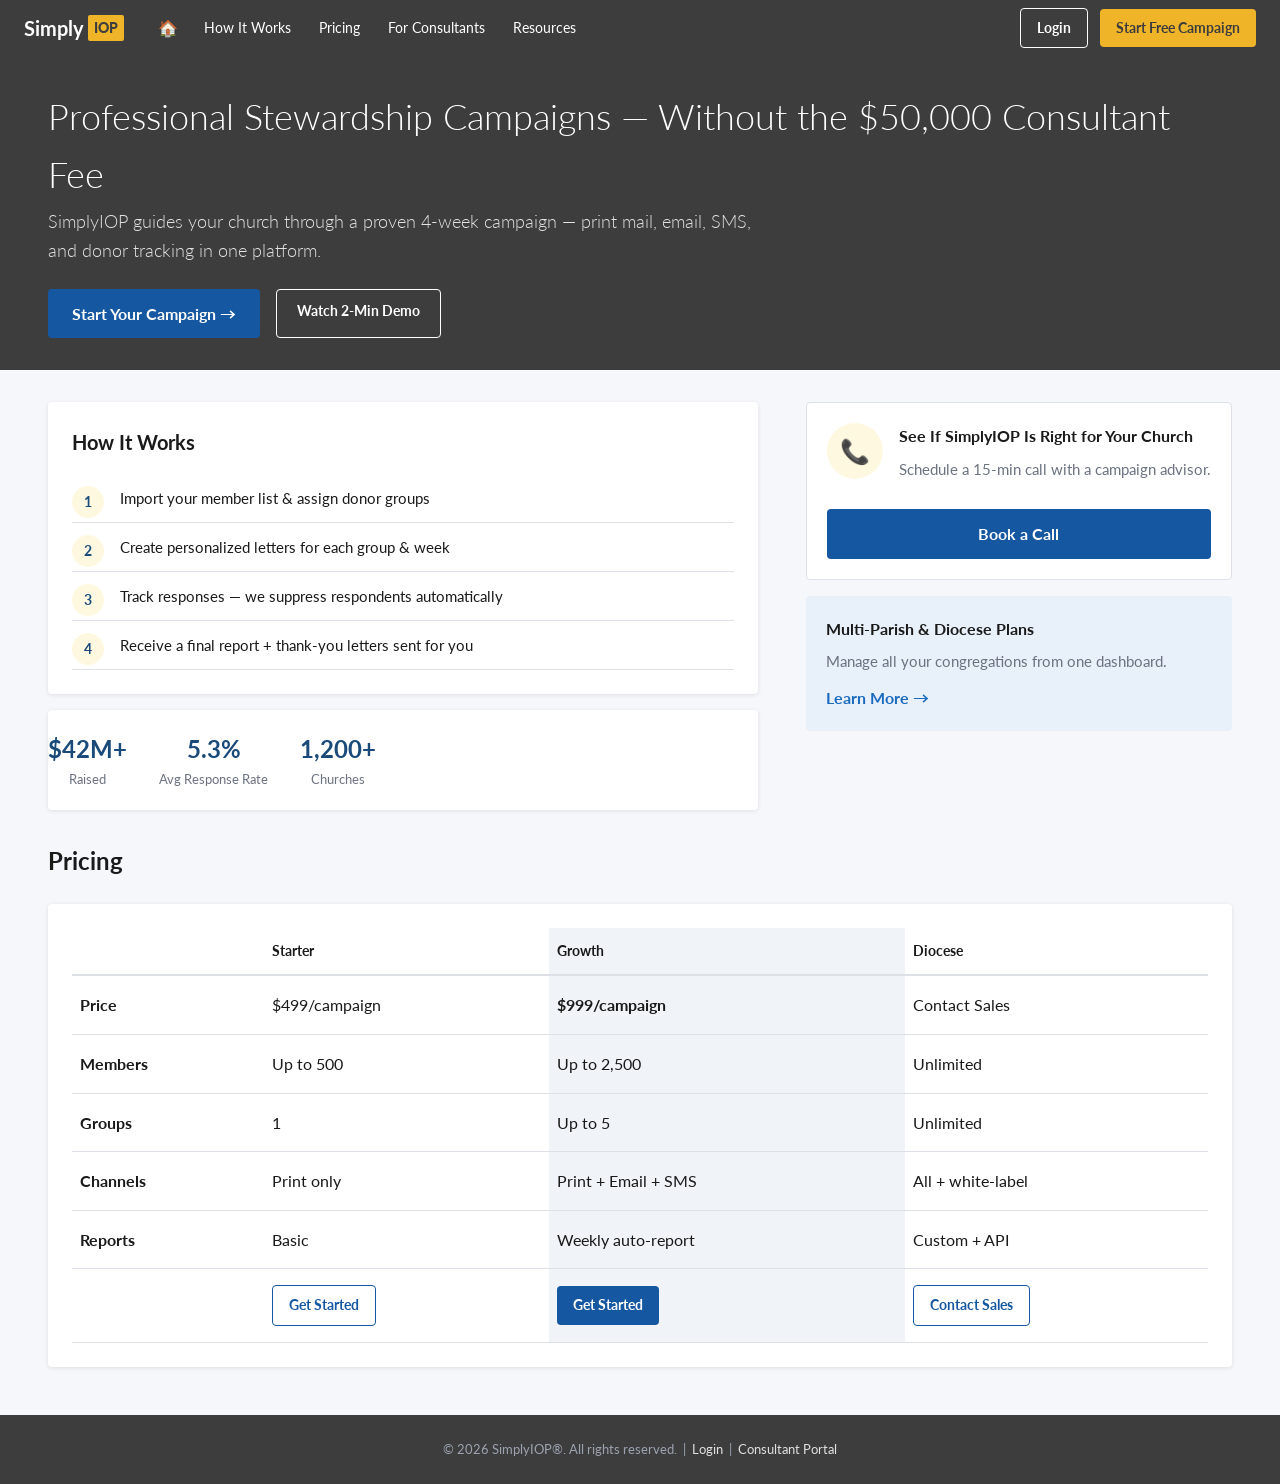
==== index.html @ 00f61e02 "Push to site" ====
<!DOCTYPE html>
<html lang="en">
<head>
  <meta charset="UTF-8">
  <meta name="viewport" content="width=device-width, initial-scale=1.0">
  <title>SimplyIOP — Professional Stewardship Campaigns</title>
  <link href="https://fonts.googleapis.com/css2?family=Lato:wght@300;400;700;900&display=swap" rel="stylesheet">
  <link rel="stylesheet" href="css/styles.css">
</head>
<body>

<header class="site-header">
  <div class="site-header-inner">
    <a href="index.html" class="logo">Simply<span class="logo-badge">IOP</span></a>
    <button class="hamburger" id="hamburger" aria-label="Menu">&#9776;</button>
    <nav class="main-nav">
      <a href="index.html" class="nav-icon">&#127968;</a>
      <a href="#how-it-works">How It Works</a>
      <a href="#pricing">Pricing</a>
      <a href="reseller.html">For Consultants</a>
      <a href="#">Resources</a>
    </nav>
    <div class="header-actions">
      <a href="login.html" class="btn btn-outline-white btn-sm">Login</a>
      <a href="wizard.html" class="btn btn-gold btn-sm">Start Free Campaign</a>
    </div>
  </div>
</header>

<section class="welcome-strip">
  <h1>Professional Stewardship Campaigns — Without the $50,000 Consultant Fee</h1>
  <p class="subtitle">SimplyIOP guides your church through a proven 4-week campaign — print mail, email, SMS, and donor tracking in one platform.</p>
  <div class="hero-actions">
    <a href="wizard.html" class="btn btn-primary">Start Your Campaign &rarr;</a>
    <a href="#" class="btn btn-outline-white">Watch 2-Min Demo</a>
  </div>
</section>

<div class="page-content">
  <div class="two-col">
    <div>
      <div class="card" id="how-it-works">
        <h2 class="section-title" style="padding-top:0; margin-bottom:16px; font-size:1.25rem;">How It Works</h2>
        <ol class="steps-list">
          <li>Import your member list &amp; assign donor groups</li>
          <li>Create personalized letters for each group &amp; week</li>
          <li>Track responses — we suppress respondents automatically</li>
          <li>Receive a final report + thank-you letters sent for you</li>
        </ol>
      </div>

      <div class="stats-bar card">
        <div class="stat-item">
          <div class="stat-value">$42M+</div>
          <div class="stat-label">Raised</div>
        </div>
        <div class="stat-item">
          <div class="stat-value">5.3%</div>
          <div class="stat-label">Avg Response Rate</div>
        </div>
        <div class="stat-item">
          <div class="stat-value">1,200+</div>
          <div class="stat-label">Churches</div>
        </div>
      </div>
    </div>

    <div>
      <div class="reminder-card">
        <div class="reminder-header">
          <div class="reminder-icon">&#128222;</div>
          <div>
            <h3>See If SimplyIOP Is Right for Your Church</h3>
            <p>Schedule a 15-min call with a campaign advisor.</p>
          </div>
        </div>
        <a href="#" class="btn btn-primary full-width">Book a Call</a>
      </div>

      <div class="promo-card">
        <h3>Multi-Parish &amp; Diocese Plans</h3>
        <p>Manage all your congregations from one dashboard.</p>
        <a href="admin.html">Learn More &rarr;</a>
      </div>
    </div>
  </div>

  <h2 class="section-title" id="pricing">Pricing</h2>
  <div class="card">
    <table class="data-table pricing-table">
      <thead>
        <tr>
          <th></th>
          <th>Starter</th>
          <th class="pricing-highlight">Growth</th>
          <th>Diocese</th>
        </tr>
      </thead>
      <tbody>
        <tr>
          <td><strong>Price</strong></td>
          <td>$499/campaign</td>
          <td class="pricing-highlight"><strong>$999/campaign</strong></td>
          <td>Contact Sales</td>
        </tr>
        <tr>
          <td><strong>Members</strong></td>
          <td>Up to 500</td>
          <td class="pricing-highlight">Up to 2,500</td>
          <td>Unlimited</td>
        </tr>
        <tr>
          <td><strong>Groups</strong></td>
          <td>1</td>
          <td class="pricing-highlight">Up to 5</td>
          <td>Unlimited</td>
        </tr>
        <tr>
          <td><strong>Channels</strong></td>
          <td>Print only</td>
          <td class="pricing-highlight">Print + Email + SMS</td>
          <td>All + white-label</td>
        </tr>
        <tr>
          <td><strong>Reports</strong></td>
          <td>Basic</td>
          <td class="pricing-highlight">Weekly auto-report</td>
          <td>Custom + API</td>
        </tr>
        <tr>
          <td></td>
          <td><a href="wizard.html" class="btn btn-outline btn-sm">Get Started</a></td>
          <td class="pricing-highlight"><a href="wizard.html" class="btn btn-primary btn-sm">Get Started</a></td>
          <td><a href="#" class="btn btn-outline btn-sm">Contact Sales</a></td>
        </tr>
      </tbody>
    </table>
  </div>
</div>

<footer style="background:var(--color-charcoal); color:#9ca3af; padding:24px 48px; text-align:center; font-size:0.8125rem;">
  <p>&copy; 2026 SimplyIOP&reg;. All rights reserved. &nbsp;|&nbsp; <a href="login.html" style="color:#e0e0e0;">Login</a> &nbsp;|&nbsp; <a href="reseller.html" style="color:#e0e0e0;">Consultant Portal</a></p>
</footer>

<script src="js/main.js"></script>
</body>
</html>
---- css/styles.css ----
/* SimplyIOP Mockup — Edward Jones inspired design system */

:root {
  --color-charcoal: #3d3d3d;
  --color-navy: #1a4a7a;
  --color-blue-btn: #1557a0;
  --color-blue-hover: #0f3f7a;
  --color-gold: #f0b429;
  --color-gold-light: #fff8e1;
  --color-white: #ffffff;
  --color-bg-light: #f5f7fa;
  --color-border: #dde1e7;
  --color-text-primary: #1a1a1a;
  --color-text-muted: #6b7280;
  --color-link: #1a6bbf;
  --color-success: #2e7d32;
  --color-warning: #f59e0b;
  --color-error: #c62828;
  --color-panel-dark: #2d2d2d;
  --color-panel-border: #4a4a4a;
  --color-promo-bg: #e8f0fa;
  --header-height: 56px;
  --radius: 4px;
  --shadow: 0 1px 4px rgba(0, 0, 0, 0.1);
}

*, *::before, *::after { box-sizing: border-box; margin: 0; padding: 0; }

html { scroll-behavior: smooth; }

body {
  font-family: 'Lato', 'Open Sans', system-ui, -apple-system, sans-serif;
  font-size: 1rem;
  line-height: 1.6;
  color: var(--color-text-primary);
  background: var(--color-bg-light);
}

a { color: var(--color-link); text-decoration: none; }
a:hover { text-decoration: underline; }

img { max-width: 100%; height: auto; }

/* ── Logo ── */
.logo {
  display: inline-flex;
  align-items: center;
  gap: 4px;
  font-weight: 700;
  font-size: 1.25rem;
  color: var(--color-white);
  text-decoration: none;
}
.logo:hover { text-decoration: none; }
.logo-badge {
  background: var(--color-gold);
  color: var(--color-charcoal);
  padding: 2px 6px;
  border-radius: 2px;
  font-weight: 900;
  font-size: 0.875rem;
}
.logo-dark { color: var(--color-charcoal); }
.logo-dark .logo-badge { color: var(--color-charcoal); }

/* ── Site Header ── */
.site-header {
  background: var(--color-charcoal);
  height: var(--header-height);
  display: flex;
  align-items: center;
  padding: 0 24px;
  position: sticky;
  top: 0;
  z-index: 100;
}
.site-header-inner {
  width: 100%;
  max-width: 1400px;
  margin: 0 auto;
  display: flex;
  align-items: center;
  gap: 24px;
}
.main-nav {
  display: flex;
  align-items: center;
  gap: 4px;
  flex: 1;
}
.main-nav a {
  color: var(--color-white);
  font-size: 0.875rem;
  padding: 8px 12px;
  text-decoration: none;
  white-space: nowrap;
}
.main-nav a:hover { text-decoration: underline; text-decoration-color: var(--color-gold); }
.main-nav .nav-icon { font-size: 1rem; padding: 8px 10px; }
.header-actions {
  display: flex;
  align-items: center;
  gap: 12px;
  margin-left: auto;
}
.avatar {
  width: 32px;
  height: 32px;
  border-radius: 50%;
  background: var(--color-navy);
  color: var(--color-white);
  display: flex;
  align-items: center;
  justify-content: center;
  font-size: 0.75rem;
  font-weight: 700;
  cursor: pointer;
}
.avatar-dropdown {
  display: flex;
  align-items: center;
  gap: 4px;
  color: var(--color-white);
  font-size: 0.875rem;
  cursor: pointer;
}
.hamburger {
  display: none;
  background: none;
  border: none;
  color: var(--color-white);
  font-size: 1.5rem;
  cursor: pointer;
  padding: 4px 8px;
}

/* ── Welcome Hero Strip ── */
.welcome-strip {
  background: var(--color-charcoal);
  padding: 32px 48px;
}
.welcome-strip h1 {
  font-size: 2.25rem;
  font-weight: 300;
  color: var(--color-white);
  margin-bottom: 4px;
}
.welcome-strip .subtitle {
  color: rgba(255, 255, 255, 0.85);
  font-size: 1.125rem;
  font-weight: 300;
  max-width: 720px;
}
.welcome-strip .role-badge {
  color: #9ca3af;
  font-size: 0.875rem;
  margin-top: 8px;
}
.welcome-strip .status-badge {
  display: inline-flex;
  align-items: center;
  gap: 6px;
  background: rgba(255, 255, 255, 0.12);
  color: var(--color-white);
  padding: 4px 12px;
  border-radius: 20px;
  font-size: 0.875rem;
  margin-top: 8px;
}
.welcome-strip .status-dot { color: #4ade80; }
.welcome-strip .hero-actions {
  display: flex;
  gap: 16px;
  margin-top: 24px;
  flex-wrap: wrap;
}

/* ── Layout ── */
.page-content {
  padding: 32px 48px;
  max-width: 1400px;
  margin: 0 auto;
}
.two-col {
  display: grid;
  grid-template-columns: 60% 36%;
  gap: 4%;
}
.two-col-equal {
  display: grid;
  grid-template-columns: 1fr 1fr;
  gap: 32px;
}

/* ── Cards ── */
.card {
  background: var(--color-white);
  border-radius: var(--radius);
  box-shadow: var(--shadow);
  padding: 24px;
  margin-bottom: 16px;
}
.card-header {
  display: flex;
  justify-content: space-between;
  align-items: center;
  margin-bottom: 16px;
}
.card-header h2, .card-header h3 {
  font-size: 1.125rem;
  font-weight: 700;
}
.card-link {
  font-size: 0.875rem;
  font-weight: 700;
  color: var(--color-link);
}

/* ── Buttons ── */
.btn {
  display: inline-block;
  border-radius: var(--radius);
  font-size: 1rem;
  font-weight: 700;
  cursor: pointer;
  text-align: center;
  text-decoration: none;
  transition: background 0.2s, border-color 0.2s;
  border: none;
  font-family: inherit;
}
.btn-primary {
  background: var(--color-blue-btn);
  color: var(--color-white);
  padding: 12px 24px;
}
.btn-primary:hover { background: var(--color-blue-hover); text-decoration: none; color: var(--color-white); }
.btn-primary.full-width { width: 100%; display: block; }
.btn-outline {
  background: var(--color-white);
  color: var(--color-blue-btn);
  border: 1.5px solid var(--color-blue-btn);
  padding: 10px 20px;
  font-size: 0.875rem;
}
.btn-outline:hover { background: #f0f4f8; text-decoration: none; }
.btn-outline-white {
  background: transparent;
  color: var(--color-white);
  border: 1.5px solid var(--color-white);
  padding: 10px 20px;
  font-size: 0.875rem;
}
.btn-outline-white:hover { background: rgba(255,255,255,0.1); text-decoration: none; color: var(--color-white); }
.btn-gold {
  background: var(--color-gold);
  color: var(--color-charcoal);
  padding: 10px 20px;
  font-size: 0.875rem;
}
.btn-gold:hover { background: #d9a020; text-decoration: none; color: var(--color-charcoal); }
.btn-outline-red {
  background: var(--color-white);
  color: var(--color-error);
  border: 1.5px solid var(--color-error);
  padding: 10px 20px;
  font-size: 0.875rem;
}
.btn-sm { padding: 8px 16px; font-size: 0.875rem; }
.btn-logout {
  background: transparent;
  color: var(--color-white);
  border: 1.5px solid var(--color-white);
  padding: 6px 16px;
  font-size: 0.8125rem;
  border-radius: var(--radius);
  cursor: pointer;
  font-weight: 700;
  font-family: inherit;
}
.btn-logout:hover { background: rgba(255,255,255,0.1); }

/* ── Data Tables ── */
.data-table { width: 100%; border-collapse: collapse; }
.data-table thead th {
  font-weight: 700;
  font-size: 0.875rem;
  border-bottom: 2px solid var(--color-border);
  padding: 12px 8px;
  text-align: left;
}
.data-table thead th.right { text-align: right; }
.data-table tbody tr { border-bottom: 1px solid var(--color-border); }
.data-table tbody tr:hover { background: #f0f4f8; }
.data-table tbody tr.clickable { cursor: pointer; }
.data-table td { padding: 16px 8px; vertical-align: middle; }
.data-table td.right { text-align: right; }
.account-link {
  color: var(--color-link);
  font-weight: 700;
  text-decoration: none;
}
.account-link:hover { text-decoration: underline; }
.account-sub { font-size: 0.813rem; color: var(--color-text-muted); margin-top: 2px; }
.amount { font-size: 1rem; font-weight: 700; text-align: right; }
.table-actions {
  display: flex;
  justify-content: space-between;
  align-items: center;
  margin-top: 16px;
  flex-wrap: wrap;
  gap: 12px;
}
.table-total {
  font-size: 0.9375rem;
  margin-bottom: 16px;
  padding-bottom: 12px;
  border-bottom: 1px solid var(--color-border);
}
.table-total strong { font-weight: 700; }

/* ── Reminder / Promo Cards ── */
.reminder-card {
  background: var(--color-white);
  border-radius: var(--radius);
  border: 1px solid var(--color-border);
  padding: 20px;
  margin-bottom: 16px;
}
.reminder-card.urgent { border-left: 4px solid var(--color-error); }
.reminder-card .reminder-header {
  display: flex;
  gap: 16px;
  margin-bottom: 12px;
}
.reminder-icon {
  width: 56px;
  height: 56px;
  min-width: 56px;
  background: var(--color-gold-light);
  border-radius: 50%;
  display: flex;
  align-items: center;
  justify-content: center;
  font-size: 1.5rem;
}
.reminder-card h3 { font-size: 1rem; font-weight: 700; margin-bottom: 8px; }
.reminder-card p { font-size: 0.9375rem; color: var(--color-text-muted); margin-bottom: 16px; }
.promo-card {
  background: var(--color-promo-bg);
  border-radius: var(--radius);
  padding: 20px;
  margin-bottom: 16px;
}
.promo-card h3 { font-size: 1rem; font-weight: 700; margin-bottom: 8px; }
.promo-card p { font-size: 0.9375rem; color: var(--color-text-muted); margin-bottom: 12px; }
.promo-card a { font-weight: 700; }

/* ── Upsell Cards ── */
.upsell-gold {
  background: var(--color-gold-light);
  border-left: 4px solid var(--color-gold);
  padding: 16px 20px;
  border-radius: var(--radius);
  margin: 16px 0;
  font-size: 0.9375rem;
}
.upsell-gold a { font-weight: 700; }
.upsell-row {
  background: var(--color-gold-light);
  padding: 12px 16px;
  font-size: 0.875rem;
  border-radius: var(--radius);
  margin-top: 16px;
}
.upsell-highlight {
  background: var(--color-gold-light);
  border: 1px solid var(--color-gold);
  padding: 16px 20px;
  border-radius: var(--radius);
  margin: 16px 0;
}

/* ── Stats Bar ── */
.stats-bar {
  display: flex;
  gap: 32px;
  padding: 20px 0;
  flex-wrap: wrap;
}
.stat-item { text-align: center; }
.stat-value { font-size: 1.5rem; font-weight: 700; color: var(--color-navy); }
.stat-label { font-size: 0.8125rem; color: var(--color-text-muted); }

/* ── Forms ── */
.form-group { position: relative; margin-bottom: 20px; }
.form-input, .form-select, .form-textarea {
  width: 100%;
  padding: 20px 12px 8px;
  border: 1px solid #b0b8c4;
  border-radius: var(--radius);
  font-size: 1rem;
  background: var(--color-white);
  outline: none;
  font-family: inherit;
}
.form-textarea { padding-top: 28px; min-height: 120px; resize: vertical; }
.form-input:focus, .form-select:focus, .form-textarea:focus {
  border-color: var(--color-blue-btn);
  box-shadow: 0 0 0 2px rgba(21, 87, 160, 0.15);
}
.form-label {
  position: absolute;
  top: 6px;
  left: 12px;
  font-size: 0.75rem;
  color: var(--color-text-muted);
  pointer-events: none;
}
.form-row { display: grid; grid-template-columns: 1fr 1fr; gap: 16px; }
.form-checkbox {
  display: flex;
  align-items: center;
  gap: 8px;
  font-size: 0.875rem;
  margin-bottom: 16px;
}
.form-checkbox input { width: 16px; height: 16px; }
.radio-group { display: flex; gap: 20px; flex-wrap: wrap; margin: 12px 0; }
.radio-group label { display: flex; align-items: center; gap: 6px; font-size: 0.9375rem; cursor: pointer; }
.toggle-row {
  display: flex;
  justify-content: space-between;
  align-items: center;
  padding: 12px 0;
  border-bottom: 1px solid var(--color-border);
}
.toggle-switch {
  width: 44px;
  height: 24px;
  background: var(--color-border);
  border-radius: 12px;
  position: relative;
  cursor: pointer;
}
.toggle-switch.on { background: var(--color-blue-btn); }
.toggle-switch::after {
  content: '';
  position: absolute;
  width: 20px;
  height: 20px;
  background: white;
  border-radius: 50%;
  top: 2px;
  left: 2px;
  transition: left 0.2s;
}
.toggle-switch.on::after { left: 22px; }

/* ── Drop Zone ── */
.drop-zone {
  border: 2px dashed var(--color-border);
  border-radius: var(--radius);
  padding: 40px 24px;
  text-align: center;
  color: var(--color-text-muted);
  margin-bottom: 16px;
  cursor: pointer;
}
.drop-zone:hover { border-color: var(--color-blue-btn); background: #f8fafc; }
.drop-zone-icon { font-size: 2rem; margin-bottom: 8px; }

/* ── Login Page ── */
.login-wrapper {
  display: grid;
  grid-template-columns: 1fr 1fr;
  min-height: 100vh;
}
.login-left {
  background: var(--color-white);
  padding: 48px;
  border-left: 6px solid var(--color-gold);
  display: flex;
  flex-direction: column;
}
.login-left h2 {
  font-size: 1.5rem;
  font-weight: 700;
  margin: 32px 0 24px;
}
.login-footer {
  margin-top: auto;
  padding-top: 32px;
  border-top: 1px solid var(--color-border);
  font-size: 0.8125rem;
  color: var(--color-text-muted);
}
.login-footer-links { display: flex; gap: 16px; margin-bottom: 12px; flex-wrap: wrap; }
.login-right {
  background: var(--color-panel-dark);
  padding: 48px;
  color: var(--color-white);
}
.login-right h3 { font-size: 1.25rem; font-weight: 700; margin-bottom: 12px; }
.login-right > p { color: #b0b0b0; margin-bottom: 24px; font-size: 0.9375rem; }
.dark-panel-item {
  display: flex;
  justify-content: space-between;
  align-items: center;
  padding: 16px 0;
  border-bottom: 1px solid var(--color-panel-border);
  color: #e0e0e0;
  font-size: 0.9375rem;
  cursor: pointer;
  text-decoration: none;
}
.dark-panel-item:hover, .dark-panel-item.hovered { color: var(--color-white); text-decoration: none; }
.dark-panel-item .chevron { color: #9ca3af; }
.dark-panel-heading {
  font-weight: 700;
  color: var(--color-white);
  font-size: 0.875rem;
  margin: 24px 0 8px;
}

/* ── Wizard ── */
.wizard-container {
  max-width: 760px;
  margin: 0 auto;
}
.wizard-progress {
  display: flex;
  justify-content: space-between;
  margin-bottom: 32px;
  position: relative;
}
.wizard-progress::before {
  content: '';
  position: absolute;
  top: 12px;
  left: 24px;
  right: 24px;
  height: 2px;
  background: var(--color-border);
  z-index: 0;
}
.wizard-step {
  display: flex;
  flex-direction: column;
  align-items: center;
  gap: 8px;
  position: relative;
  z-index: 1;
  flex: 1;
}
.wizard-dot {
  width: 24px;
  height: 24px;
  border-radius: 50%;
  background: var(--color-border);
  border: 3px solid var(--color-white);
}
.wizard-dot.complete { background: var(--color-gold); }
.wizard-dot.current { background: var(--color-navy); }
.wizard-step-label {
  font-size: 0.6875rem;
  color: var(--color-text-muted);
  text-align: center;
  max-width: 80px;
}
.wizard-step-label.active { color: var(--color-navy); font-weight: 700; }
.wizard-panel { display: none; }
.wizard-panel.active { display: block; }
.wizard-actions {
  display: flex;
  justify-content: space-between;
  margin-top: 32px;
  padding-top: 24px;
  border-top: 1px solid var(--color-border);
}

/* ── Tabs ── */
.tab-bar {
  background: var(--color-white);
  border-bottom: 1px solid var(--color-border);
  display: flex;
  gap: 0;
  overflow-x: auto;
  padding: 0 48px;
}
.tab-btn {
  background: none;
  border: none;
  padding: 16px 20px;
  font-size: 0.9375rem;
  color: var(--color-text-muted);
  cursor: pointer;
  border-bottom: 3px solid transparent;
  white-space: nowrap;
  font-family: inherit;
  font-weight: 400;
}
.tab-btn:hover { color: var(--color-navy); }
.tab-btn.active {
  color: var(--color-navy);
  font-weight: 700;
  border-bottom-color: var(--color-navy);
}
.tab-panel { display: none; }
.tab-panel.active { display: block; }

/* ── Pledge Page ── */
.pledge-wrapper {
  min-height: 100vh;
  background: var(--color-bg-light);
  display: flex;
  align-items: center;
  justify-content: center;
  padding: 32px 16px;
}
.pledge-card {
  background: var(--color-white);
  border-radius: var(--radius);
  box-shadow: var(--shadow);
  padding: 40px;
  max-width: 560px;
  width: 100%;
}
.pledge-header {
  text-align: center;
  margin-bottom: 32px;
}
.pledge-header h1 { font-size: 1.25rem; font-weight: 700; margin: 16px 0 4px; }
.pledge-header h2 { font-size: 1rem; font-weight: 400; color: var(--color-text-muted); }
.stripe-badge {
  display: inline-flex;
  align-items: center;
  gap: 6px;
  font-size: 0.75rem;
  color: var(--color-text-muted);
  margin-top: 8px;
}
.amount-buttons {
  display: grid;
  grid-template-columns: repeat(4, 1fr);
  gap: 8px;
  margin: 16px 0;
}
.amount-btn {
  padding: 12px;
  border: 1.5px solid var(--color-border);
  border-radius: var(--radius);
  background: var(--color-white);
  font-weight: 700;
  cursor: pointer;
  font-family: inherit;
  font-size: 0.9375rem;
}
.amount-btn:hover, .amount-btn.selected {
  border-color: var(--color-blue-btn);
  background: #f0f4f8;
  color: var(--color-blue-btn);
}
.payment-tabs {
  display: flex;
  gap: 0;
  margin-bottom: 16px;
  border: 1px solid var(--color-border);
  border-radius: var(--radius);
  overflow: hidden;
}
.payment-tab {
  flex: 1;
  padding: 10px;
  text-align: center;
  background: var(--color-bg-light);
  border: none;
  cursor: pointer;
  font-family: inherit;
  font-size: 0.875rem;
}
.payment-tab.active { background: var(--color-white); font-weight: 700; color: var(--color-blue-btn); }
.pledge-total-row {
  display: flex;
  justify-content: space-between;
  align-items: center;
  margin: 24px 0;
  padding-top: 16px;
  border-top: 1px solid var(--color-border);
}
.pledge-total-row .total { font-size: 1.25rem; font-weight: 700; }
.pledge-secure {
  text-align: center;
  font-size: 0.8125rem;
  color: var(--color-text-muted);
  margin-top: 16px;
}
.pledge-thankyou { text-align: center; display: none; }
.pledge-thankyou.visible { display: block; }
.pledge-form.hidden { display: none; }

/* ── Chart Placeholders ── */
.chart-placeholder {
  background: linear-gradient(180deg, #f0f4f8 0%, #e8edf2 100%);
  border-radius: var(--radius);
  height: 200px;
  display: flex;
  align-items: center;
  justify-content: center;
  color: var(--color-text-muted);
  font-size: 0.875rem;
  margin-top: 16px;
  position: relative;
  overflow: hidden;
}
.chart-placeholder::before {
  content: '';
  position: absolute;
  bottom: 0;
  left: 0;
  right: 0;
  height: 60%;
  background: linear-gradient(to top, rgba(21,87,160,0.15), transparent);
  clip-path: polygon(0 100%, 10% 70%, 25% 80%, 40% 50%, 55% 60%, 70% 30%, 85% 45%, 100% 20%, 100% 100%);
}
.donut-placeholder {
  width: 160px;
  height: 160px;
  border-radius: 50%;
  border: 24px solid var(--color-gold);
  border-right-color: var(--color-navy);
  border-bottom-color: #94a3b8;
  margin: 16px auto;
}

/* ── Timeline ── */
.timeline {
  display: flex;
  gap: 0;
  margin: 24px 0;
  overflow-x: auto;
}
.timeline-step {
  flex: 1;
  text-align: center;
  padding: 16px 12px;
  border-top: 3px solid var(--color-border);
  min-width: 120px;
  position: relative;
}
.timeline-step.complete { border-top-color: var(--color-success); }
.timeline-step.current { border-top-color: var(--color-navy); background: #f0f4f8; }
.timeline-step .step-label { font-weight: 700; font-size: 0.875rem; }
.timeline-step .step-detail { font-size: 0.75rem; color: var(--color-text-muted); margin-top: 4px; }

/* ── Letter Grid ── */
.letter-grid {
  display: grid;
  grid-template-columns: repeat(auto-fill, minmax(140px, 1fr));
  gap: 16px;
}
.letter-thumb {
  border: 1px solid var(--color-border);
  border-radius: var(--radius);
  padding: 12px;
  text-align: center;
  cursor: pointer;
  transition: box-shadow 0.2s;
}
.letter-thumb:hover { box-shadow: var(--shadow); }
.letter-preview-box {
  background: var(--color-bg-light);
  height: 100px;
  border-radius: 2px;
  margin-bottom: 8px;
  display: flex;
  align-items: center;
  justify-content: center;
  font-size: 0.75rem;
  color: var(--color-text-muted);
}
.letter-thumb-label { font-size: 0.8125rem; font-weight: 700; }

/* ── Matrix Table ── */
.matrix-table td, .matrix-table th { text-align: center; padding: 8px; }
.matrix-table input[type="checkbox"] { width: 18px; height: 18px; }

/* ── Merge Fields ── */
.merge-fields {
  display: flex;
  flex-wrap: wrap;
  gap: 8px;
  margin: 12px 0;
}
.merge-field {
  background: var(--color-bg-light);
  border: 1px solid var(--color-border);
  padding: 4px 10px;
  border-radius: 20px;
  font-size: 0.8125rem;
  font-family: monospace;
  cursor: pointer;
}
.merge-field:hover { background: var(--color-gold-light); }

/* ── Search / Filter Bar ── */
.filter-bar {
  display: flex;
  gap: 12px;
  margin-bottom: 16px;
  flex-wrap: wrap;
}
.filter-bar input, .filter-bar select {
  padding: 8px 12px;
  border: 1px solid var(--color-border);
  border-radius: var(--radius);
  font-size: 0.875rem;
  font-family: inherit;
}
.filter-bar input { flex: 1; min-width: 200px; }

/* ── Badges ── */
.badge {
  display: inline-block;
  padding: 2px 10px;
  border-radius: 20px;
  font-size: 0.75rem;
  font-weight: 700;
}
.badge-success { background: #e8f5e9; color: var(--color-success); }
.badge-warning { background: #fff8e1; color: #e65100; }
.badge-error { background: #ffebee; color: var(--color-error); }
.badge-draft { background: #f3f4f6; color: var(--color-text-muted); }
.countdown { color: var(--color-error); font-weight: 700; font-size: 0.875rem; margin-top: 8px; }
.health-metrics {
  display: grid;
  grid-template-columns: repeat(3, 1fr);
  gap: 12px;
  text-align: center;
}
.health-metric .value { font-size: 1.25rem; font-weight: 700; color: var(--color-navy); }
.health-metric .label { font-size: 0.75rem; color: var(--color-text-muted); }

/* ── Reseller Split Hero ── */
.split-hero {
  display: grid;
  grid-template-columns: 1fr 1fr;
  min-height: 400px;
}
.split-hero-left {
  background: var(--color-white);
  padding: 48px;
  border-left: 6px solid var(--color-gold);
}
.split-hero-right {
  background: var(--color-panel-dark);
  padding: 48px;
  color: var(--color-white);
}

/* ── Modal ── */
.modal-overlay {
  display: none;
  position: fixed;
  inset: 0;
  background: rgba(0, 0, 0, 0.5);
  z-index: 200;
  align-items: center;
  justify-content: center;
  padding: 24px;
}
.modal-overlay.open { display: flex; }
.modal {
  background: var(--color-white);
  border-radius: var(--radius);
  max-width: 520px;
  width: 100%;
  padding: 32px;
  position: relative;
}
.modal h2 { font-size: 1.25rem; margin-bottom: 12px; }
.modal p { color: var(--color-text-muted); margin-bottom: 20px; }
.modal-close {
  position: absolute;
  top: 16px;
  right: 16px;
  background: none;
  border: none;
  font-size: 1.5rem;
  cursor: pointer;
  color: var(--color-text-muted);
}

/* ── Notice ── */
.notice {
  display: flex;
  align-items: flex-start;
  gap: 8px;
  padding: 12px 16px;
  background: #ffebee;
  border-radius: var(--radius);
  font-size: 0.875rem;
  margin: 16px 0;
}
.notice strong { color: var(--color-error); }

/* ── Stripe Mock ── */
.stripe-element {
  border: 1px solid var(--color-border);
  border-radius: var(--radius);
  padding: 12px;
  background: var(--color-bg-light);
  margin-bottom: 12px;
}
.stripe-element label { font-size: 0.75rem; color: var(--color-text-muted); display: block; margin-bottom: 4px; }

/* ── Pricing Table ── */
.pricing-table .feature-check { color: var(--color-success); }
.pricing-highlight { background: #f0f4f8; }

/* ── Section Title ── */
.section-title {
  font-size: 1.5rem;
  font-weight: 700;
  margin-bottom: 24px;
  padding-top: 16px;
}

/* ── How It Works Steps ── */
.steps-list { list-style: none; counter-reset: steps; }
.steps-list li {
  counter-increment: steps;
  padding: 12px 0 12px 48px;
  position: relative;
  border-bottom: 1px solid var(--color-border);
  font-size: 0.9375rem;
}
.steps-list li::before {
  content: counter(steps);
  position: absolute;
  left: 0;
  width: 32px;
  height: 32px;
  background: var(--color-gold-light);
  color: var(--color-navy);
  border-radius: 50%;
  display: flex;
  align-items: center;
  justify-content: center;
  font-weight: 700;
  font-size: 0.875rem;
}

/* ── Admin pending card ── */
.pending-card { border-left: 4px solid var(--color-error); }
.pending-card ul { list-style: none; margin: 12px 0; }
.pending-card li { padding: 4px 0; font-size: 0.875rem; color: var(--color-text-muted); }

/* ── Mobile ── */
@media (max-width: 1024px) {
  .two-col, .two-col-equal, .split-hero, .login-wrapper { grid-template-columns: 1fr; }
  .login-right { order: -1; }
  .page-content, .welcome-strip { padding: 24px; }
  .tab-bar { padding: 0 24px; }
  .wizard-progress { flex-wrap: wrap; gap: 16px; }
  .wizard-progress::before { display: none; }
}

@media (max-width: 768px) {
  .hamburger { display: block; }
  .main-nav {
    display: none;
    position: absolute;
    top: var(--header-height);
    left: 0;
    right: 0;
    background: var(--color-charcoal);
    flex-direction: column;
    padding: 16px;
    z-index: 99;
  }
  .main-nav.open { display: flex; }
  .header-actions .btn-logout { display: none; }
  .welcome-strip h1 { font-size: 1.75rem; }
  .form-row { grid-template-columns: 1fr; }
  .amount-buttons { grid-template-columns: repeat(2, 1fr); }
  .health-metrics { grid-template-columns: 1fr; }
}
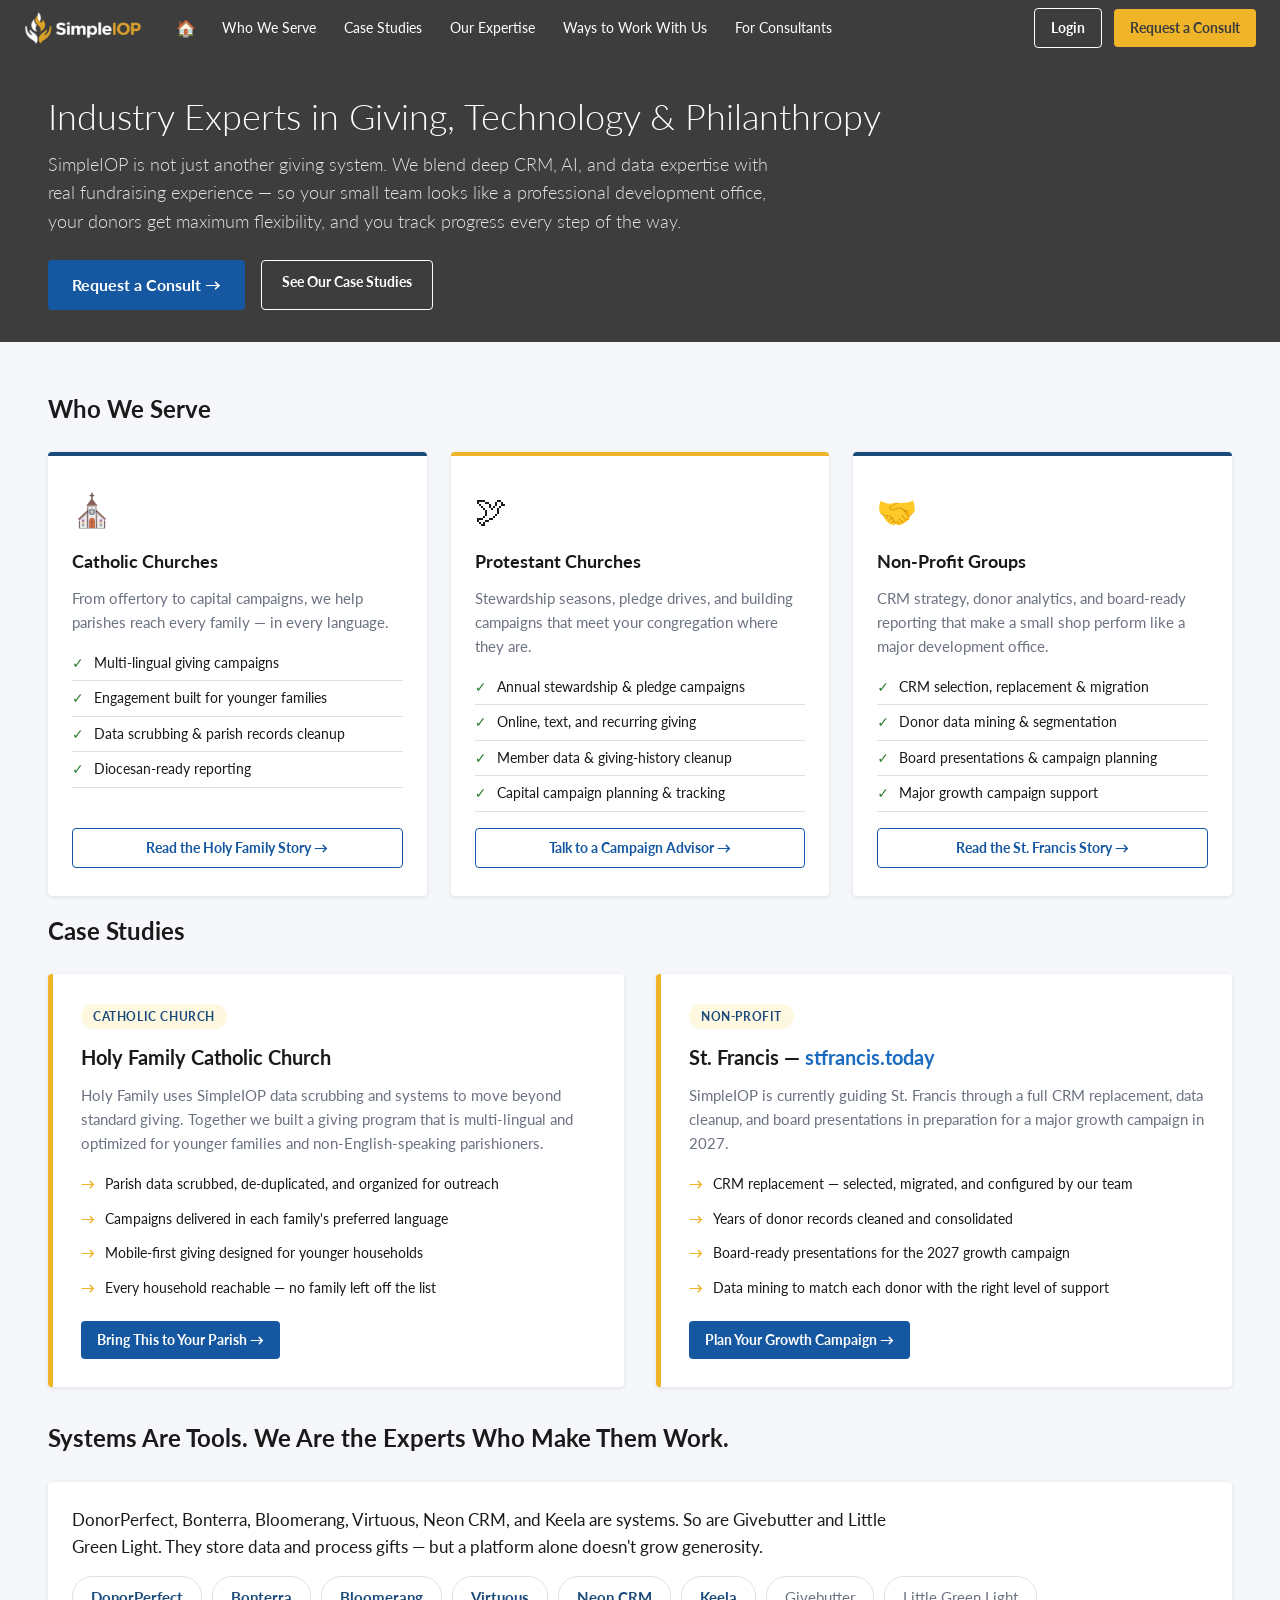
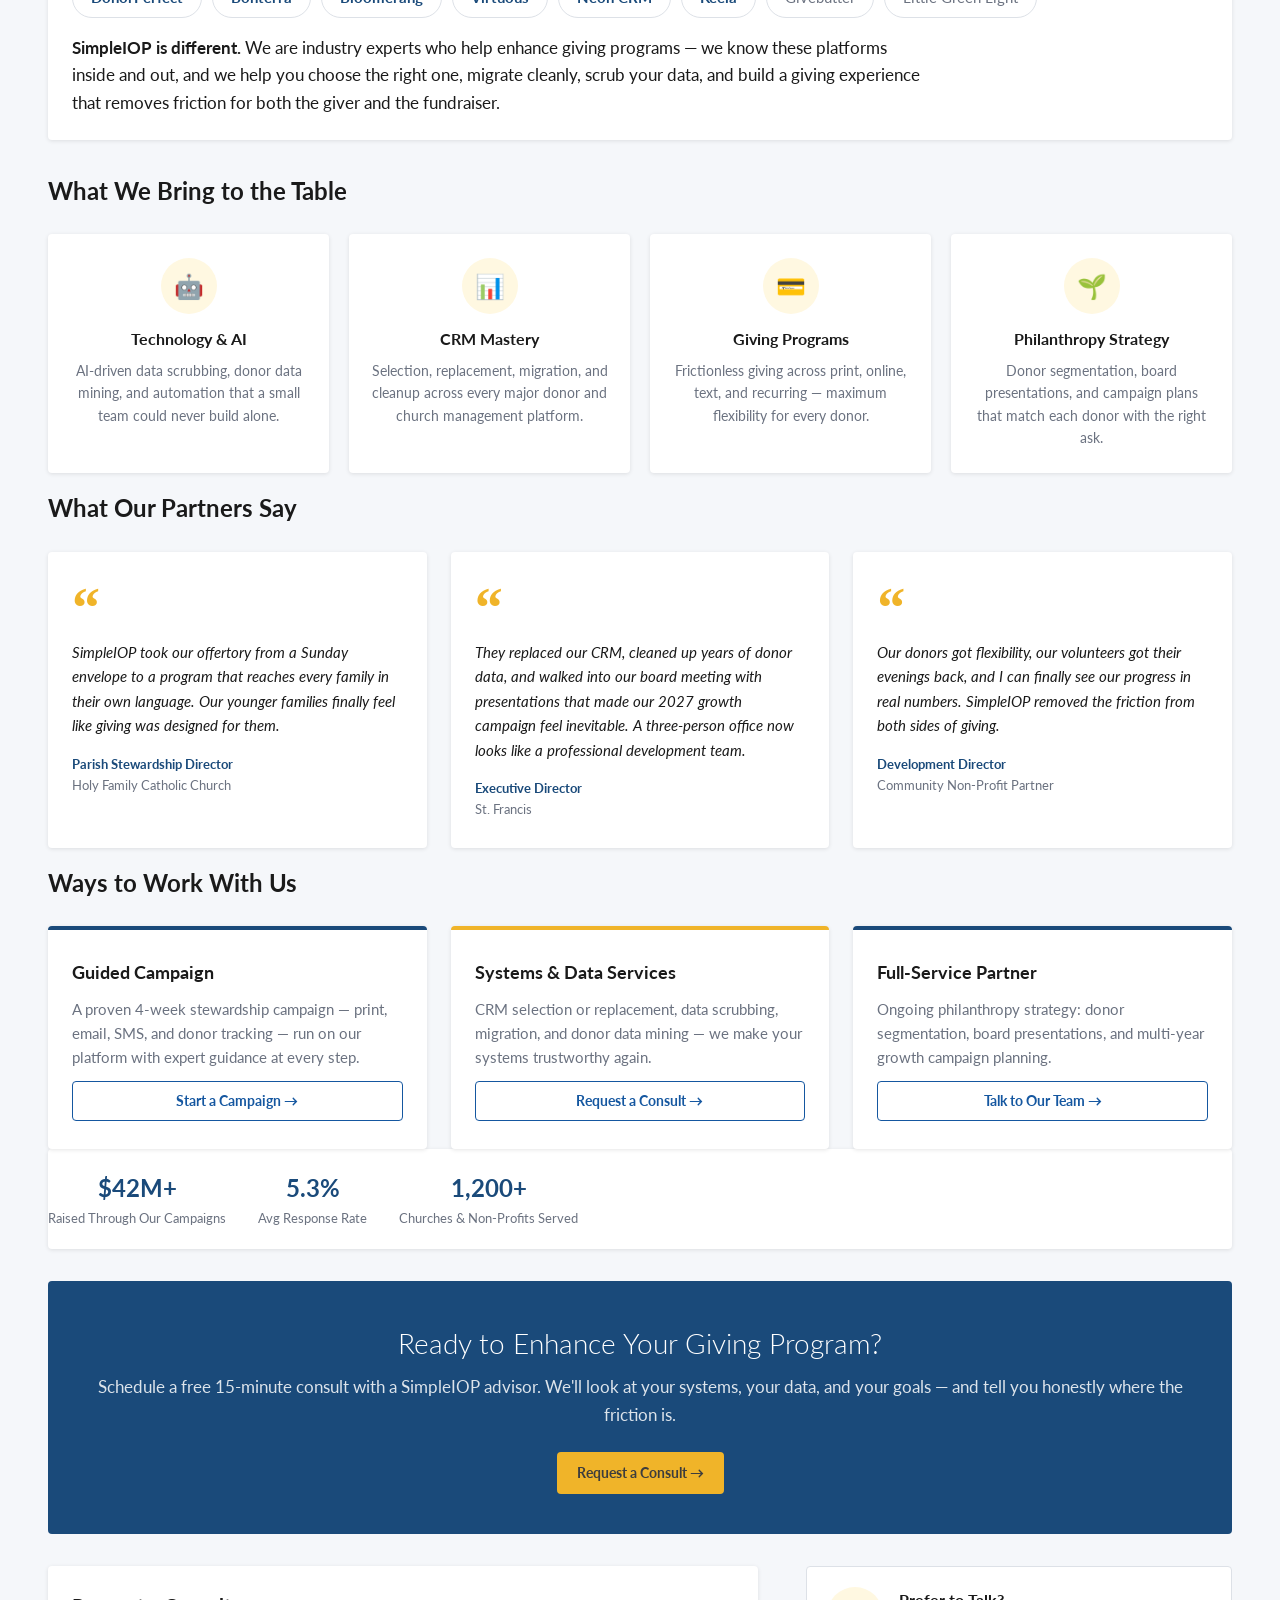
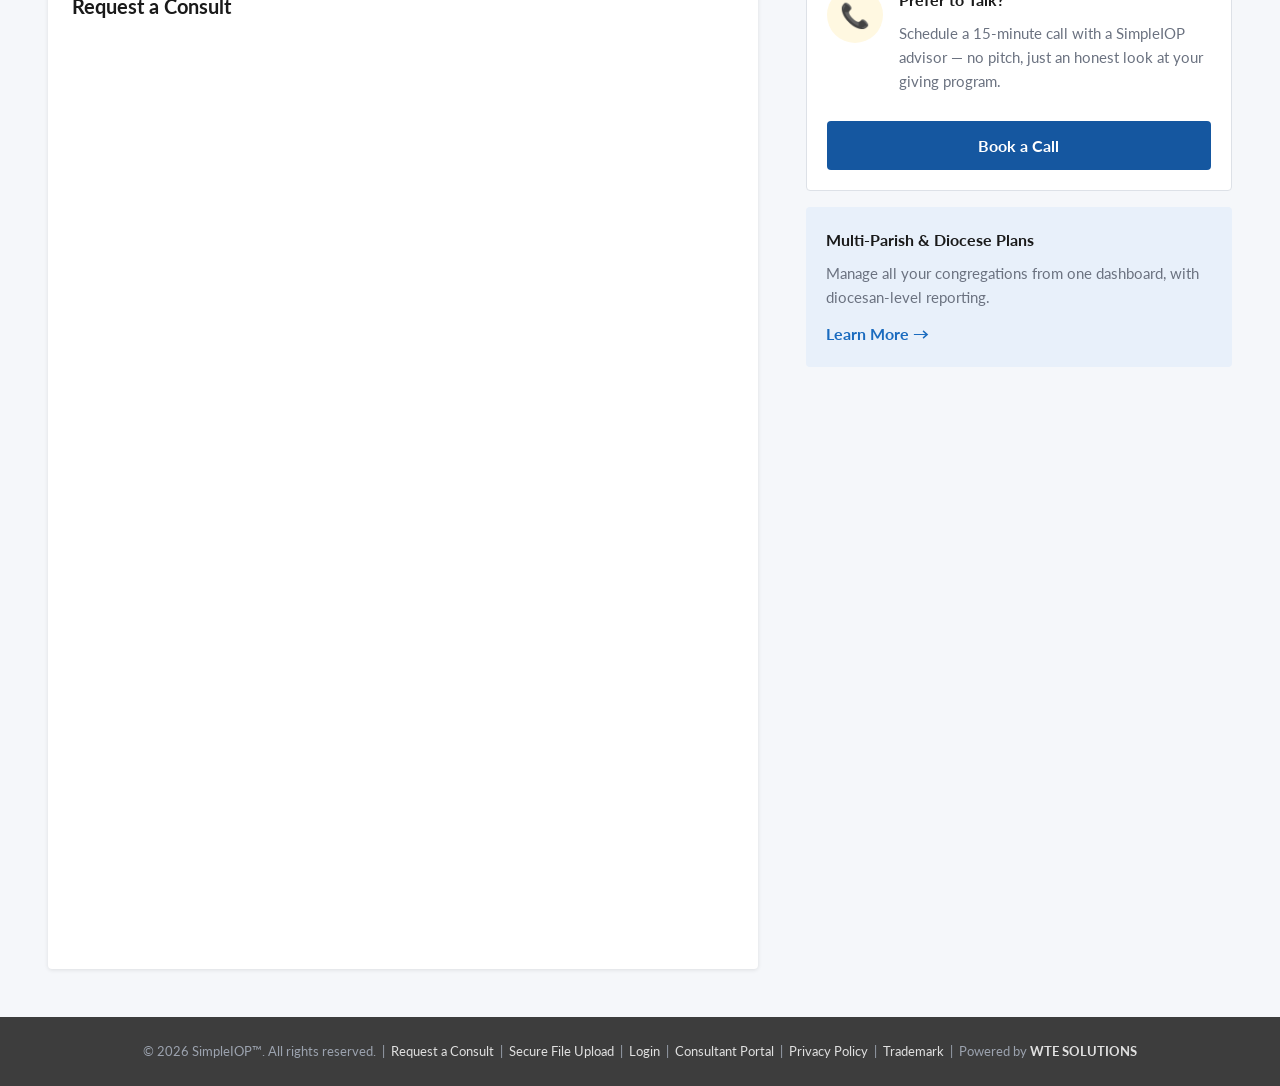
==== commit bbbe2d75: "Rebrand to SimpleIOP and build out expert-positioned site with sadmin console - New AI-generated han" ====
--- a/index.html
+++ b/index.html
@@ -3,7 +3,8 @@
 <head>
   <meta charset="UTF-8">
   <meta name="viewport" content="width=device-width, initial-scale=1.0">
-  <title>SimplyIOP — Professional Stewardship Campaigns</title>
+  <title>SimpleIOP — Industry Experts in Giving, CRM &amp; Philanthropy</title>
+  <meta name="description" content="SimpleIOP helps Catholic churches, Protestant churches, and non-profits enhance their giving programs with expert CRM, AI, and data services. We remove the friction from giving.">
   <link href="https://fonts.googleapis.com/css2?family=Lato:wght@300;400;700;900&display=swap" rel="stylesheet">
   <link rel="stylesheet" href="css/styles.css">
 </head>
@@ -11,58 +12,212 @@
 
 <header class="site-header">
   <div class="site-header-inner">
-    <a href="index.html" class="logo">Simply<span class="logo-badge">IOP</span></a>
+    <a href="index.html" class="logo"><img src="images/logo-white.png" alt="SimpleIOP" class="logo-img"></a>
     <button class="hamburger" id="hamburger" aria-label="Menu">&#9776;</button>
     <nav class="main-nav">
       <a href="index.html" class="nav-icon">&#127968;</a>
-      <a href="#how-it-works">How It Works</a>
-      <a href="#pricing">Pricing</a>
+      <a href="#who-we-serve">Who We Serve</a>
+      <a href="#case-studies">Case Studies</a>
+      <a href="#expertise">Our Expertise</a>
+      <a href="#engage">Ways to Work With Us</a>
       <a href="reseller.html">For Consultants</a>
-      <a href="#">Resources</a>
     </nav>
     <div class="header-actions">
       <a href="login.html" class="btn btn-outline-white btn-sm">Login</a>
-      <a href="wizard.html" class="btn btn-gold btn-sm">Start Free Campaign</a>
+      <a href="#consult" class="btn btn-gold btn-sm">Request a Consult</a>
     </div>
   </div>
 </header>
 
 <section class="welcome-strip">
-  <h1>Professional Stewardship Campaigns — Without the $50,000 Consultant Fee</h1>
-  <p class="subtitle">SimplyIOP guides your church through a proven 4-week campaign — print mail, email, SMS, and donor tracking in one platform.</p>
+  <h1>Industry Experts in Giving, Technology &amp; Philanthropy</h1>
+  <p class="subtitle">SimpleIOP is not just another giving system. We blend deep CRM, AI, and data expertise with real fundraising experience — so your small team looks like a professional development office, your donors get maximum flexibility, and you track progress every step of the way.</p>
   <div class="hero-actions">
-    <a href="wizard.html" class="btn btn-primary">Start Your Campaign &rarr;</a>
-    <a href="#" class="btn btn-outline-white">Watch 2-Min Demo</a>
+    <a href="#consult" class="btn btn-primary">Request a Consult &rarr;</a>
+    <a href="#case-studies" class="btn btn-outline-white">See Our Case Studies</a>
   </div>
 </section>
 
 <div class="page-content">
-  <div class="two-col">
-    <div>
-      <div class="card" id="how-it-works">
-        <h2 class="section-title" style="padding-top:0; margin-bottom:16px; font-size:1.25rem;">How It Works</h2>
-        <ol class="steps-list">
-          <li>Import your member list &amp; assign donor groups</li>
-          <li>Create personalized letters for each group &amp; week</li>
-          <li>Track responses — we suppress respondents automatically</li>
-          <li>Receive a final report + thank-you letters sent for you</li>
-        </ol>
-      </div>
-
-      <div class="stats-bar card">
-        <div class="stat-item">
-          <div class="stat-value">$42M+</div>
-          <div class="stat-label">Raised</div>
-        </div>
-        <div class="stat-item">
-          <div class="stat-value">5.3%</div>
-          <div class="stat-label">Avg Response Rate</div>
-        </div>
-        <div class="stat-item">
-          <div class="stat-value">1,200+</div>
-          <div class="stat-label">Churches</div>
-        </div>
-      </div>
+
+  <!-- Who We Serve -->
+  <h2 class="section-title" id="who-we-serve">Who We Serve</h2>
+  <div class="three-col">
+    <div class="serve-card">
+      <div class="serve-icon">&#9962;</div>
+      <h3>Catholic Churches</h3>
+      <p>From offertory to capital campaigns, we help parishes reach every family — in every language.</p>
+      <ul>
+        <li>Multi-lingual giving campaigns</li>
+        <li>Engagement built for younger families</li>
+        <li>Data scrubbing &amp; parish records cleanup</li>
+        <li>Diocesan-ready reporting</li>
+      </ul>
+      <a href="#case-holy-family" class="btn btn-outline btn-sm serve-cta">Read the Holy Family Story &rarr;</a>
+    </div>
+
+    <div class="serve-card gold-accent">
+      <div class="serve-icon">&#128330;</div>
+      <h3>Protestant Churches</h3>
+      <p>Stewardship seasons, pledge drives, and building campaigns that meet your congregation where they are.</p>
+      <ul>
+        <li>Annual stewardship &amp; pledge campaigns</li>
+        <li>Online, text, and recurring giving</li>
+        <li>Member data &amp; giving-history cleanup</li>
+        <li>Capital campaign planning &amp; tracking</li>
+      </ul>
+      <a href="#consult" class="btn btn-outline btn-sm serve-cta">Talk to a Campaign Advisor &rarr;</a>
+    </div>
+
+    <div class="serve-card">
+      <div class="serve-icon">&#129309;</div>
+      <h3>Non-Profit Groups</h3>
+      <p>CRM strategy, donor analytics, and board-ready reporting that make a small shop perform like a major development office.</p>
+      <ul>
+        <li>CRM selection, replacement &amp; migration</li>
+        <li>Donor data mining &amp; segmentation</li>
+        <li>Board presentations &amp; campaign planning</li>
+        <li>Major growth campaign support</li>
+      </ul>
+      <a href="#case-st-francis" class="btn btn-outline btn-sm serve-cta">Read the St. Francis Story &rarr;</a>
+    </div>
+  </div>
+
+  <!-- Case Studies -->
+  <h2 class="section-title" id="case-studies">Case Studies</h2>
+  <div class="two-col-equal">
+    <div class="case-study-card" id="case-holy-family">
+      <span class="case-tag">Catholic Church</span>
+      <h3>Holy Family Catholic Church</h3>
+      <p>Holy Family uses SimpleIOP data scrubbing and systems to move beyond standard giving. Together we built a giving program that is multi-lingual and optimized for younger families and non-English-speaking parishioners.</p>
+      <ul class="case-results">
+        <li>Parish data scrubbed, de-duplicated, and organized for outreach</li>
+        <li>Campaigns delivered in each family's preferred language</li>
+        <li>Mobile-first giving designed for younger households</li>
+        <li>Every household reachable — no family left off the list</li>
+      </ul>
+      <a href="#consult" class="btn btn-primary btn-sm">Bring This to Your Parish &rarr;</a>
+    </div>
+
+    <div class="case-study-card" id="case-st-francis">
+      <span class="case-tag">Non-Profit</span>
+      <h3>St. Francis &mdash; <a href="https://www.stfrancis.today/" target="_blank" rel="noopener">stfrancis.today</a></h3>
+      <p>SimpleIOP is currently guiding St. Francis through a full CRM replacement, data cleanup, and board presentations in preparation for a major growth campaign in 2027.</p>
+      <ul class="case-results">
+        <li>CRM replacement — selected, migrated, and configured by our team</li>
+        <li>Years of donor records cleaned and consolidated</li>
+        <li>Board-ready presentations for the 2027 growth campaign</li>
+        <li>Data mining to match each donor with the right level of support</li>
+      </ul>
+      <a href="#consult" class="btn btn-primary btn-sm">Plan Your Growth Campaign &rarr;</a>
+    </div>
+  </div>
+
+  <!-- Systems vs. Experts -->
+  <h2 class="section-title">Systems Are Tools. We Are the Experts Who Make Them Work.</h2>
+  <div class="card">
+    <p style="font-size:1.0625rem; max-width:860px;">DonorPerfect, Bonterra, Bloomerang, Virtuous, Neon CRM, and Keela are systems. So are Givebutter and Little Green Light. They store data and process gifts — but a platform alone doesn't grow generosity.</p>
+    <div class="platform-chips">
+      <span class="platform-chip">DonorPerfect</span>
+      <span class="platform-chip">Bonterra</span>
+      <span class="platform-chip">Bloomerang</span>
+      <span class="platform-chip">Virtuous</span>
+      <span class="platform-chip">Neon CRM</span>
+      <span class="platform-chip">Keela</span>
+      <span class="platform-chip secondary">Givebutter</span>
+      <span class="platform-chip secondary">Little Green Light</span>
+    </div>
+    <p style="font-size:1.0625rem; max-width:860px; margin-top:8px;"><strong>SimpleIOP is different.</strong> We are industry experts who help enhance giving programs — we know these platforms inside and out, and we help you choose the right one, migrate cleanly, scrub your data, and build a giving experience that removes friction for both the giver and the fundraiser.</p>
+  </div>
+
+  <!-- Expertise -->
+  <h2 class="section-title" id="expertise">What We Bring to the Table</h2>
+  <div class="expertise-grid">
+    <div class="expertise-item">
+      <div class="exp-icon">&#129302;</div>
+      <h3>Technology &amp; AI</h3>
+      <p>AI-driven data scrubbing, donor data mining, and automation that a small team could never build alone.</p>
+    </div>
+    <div class="expertise-item">
+      <div class="exp-icon">&#128202;</div>
+      <h3>CRM Mastery</h3>
+      <p>Selection, replacement, migration, and cleanup across every major donor and church management platform.</p>
+    </div>
+    <div class="expertise-item">
+      <div class="exp-icon">&#128179;</div>
+      <h3>Giving Programs</h3>
+      <p>Frictionless giving across print, online, text, and recurring — maximum flexibility for every donor.</p>
+    </div>
+    <div class="expertise-item">
+      <div class="exp-icon">&#127793;</div>
+      <h3>Philanthropy Strategy</h3>
+      <p>Donor segmentation, board presentations, and campaign plans that match each donor with the right ask.</p>
+    </div>
+  </div>
+
+  <!-- Quotes -->
+  <h2 class="section-title">What Our Partners Say</h2>
+  <div class="three-col">
+    <div class="quote-card">
+      <blockquote>SimpleIOP took our offertory from a Sunday envelope to a program that reaches every family in their own language. Our younger families finally feel like giving was designed for them.</blockquote>
+      <cite>Parish Stewardship Director <span>Holy Family Catholic Church</span></cite>
+    </div>
+    <div class="quote-card">
+      <blockquote>They replaced our CRM, cleaned up years of donor data, and walked into our board meeting with presentations that made our 2027 growth campaign feel inevitable. A three-person office now looks like a professional development team.</blockquote>
+      <cite>Executive Director <span>St. Francis</span></cite>
+    </div>
+    <div class="quote-card">
+      <blockquote>Our donors got flexibility, our volunteers got their evenings back, and I can finally see our progress in real numbers. SimpleIOP removed the friction from both sides of giving.</blockquote>
+      <cite>Development Director <span>Community Non-Profit Partner</span></cite>
+    </div>
+  </div>
+
+  <!-- Ways to Work With Us -->
+  <h2 class="section-title" id="engage">Ways to Work With Us</h2>
+  <div class="three-col">
+    <div class="serve-card">
+      <h3>Guided Campaign</h3>
+      <p>A proven 4-week stewardship campaign — print, email, SMS, and donor tracking — run on our platform with expert guidance at every step.</p>
+      <a href="wizard.html" class="btn btn-outline btn-sm serve-cta">Start a Campaign &rarr;</a>
+    </div>
+    <div class="serve-card gold-accent">
+      <h3>Systems &amp; Data Services</h3>
+      <p>CRM selection or replacement, data scrubbing, migration, and donor data mining — we make your systems trustworthy again.</p>
+      <a href="#consult" class="btn btn-outline btn-sm serve-cta">Request a Consult &rarr;</a>
+    </div>
+    <div class="serve-card">
+      <h3>Full-Service Partner</h3>
+      <p>Ongoing philanthropy strategy: donor segmentation, board presentations, and multi-year growth campaign planning.</p>
+      <a href="#consult" class="btn btn-outline btn-sm serve-cta">Talk to Our Team &rarr;</a>
+    </div>
+  </div>
+
+  <div class="stats-bar card">
+    <div class="stat-item">
+      <div class="stat-value">$42M+</div>
+      <div class="stat-label">Raised Through Our Campaigns</div>
+    </div>
+    <div class="stat-item">
+      <div class="stat-value">5.3%</div>
+      <div class="stat-label">Avg Response Rate</div>
+    </div>
+    <div class="stat-item">
+      <div class="stat-value">1,200+</div>
+      <div class="stat-label">Churches &amp; Non-Profits Served</div>
+    </div>
+  </div>
+
+  <!-- Consult CTA -->
+  <div class="cta-band" id="consult">
+    <h2>Ready to Enhance Your Giving Program?</h2>
+    <p>Schedule a free 15-minute consult with a SimpleIOP advisor. We'll look at your systems, your data, and your goals — and tell you honestly where the friction is.</p>
+    <a href="#consult-form" class="btn btn-gold">Request a Consult &rarr;</a>
+  </div>
+
+  <div class="two-col" id="consult-form">
+    <div class="card">
+      <h2 class="section-title" style="padding-top:0; margin-bottom:16px; font-size:1.25rem;">Request a Consult</h2>
+      <iframe src="https://form.jotform.com/262145473447056" style="width:100%;height:900px;border:none;" title="Request a Consult — SimpleIOP"></iframe>
     </div>
 
     <div>
@@ -70,76 +225,24 @@
         <div class="reminder-header">
           <div class="reminder-icon">&#128222;</div>
           <div>
-            <h3>See If SimplyIOP Is Right for Your Church</h3>
-            <p>Schedule a 15-min call with a campaign advisor.</p>
+            <h3>Prefer to Talk?</h3>
+            <p>Schedule a 15-minute call with a SimpleIOP advisor — no pitch, just an honest look at your giving program.</p>
           </div>
         </div>
-        <a href="#" class="btn btn-primary full-width">Book a Call</a>
+        <a href="#consult-form" class="btn btn-primary full-width">Book a Call</a>
       </div>
 
       <div class="promo-card">
         <h3>Multi-Parish &amp; Diocese Plans</h3>
-        <p>Manage all your congregations from one dashboard.</p>
-        <a href="admin.html">Learn More &rarr;</a>
+        <p>Manage all your congregations from one dashboard, with diocesan-level reporting.</p>
+        <a href="sadmin/admin.html">Learn More &rarr;</a>
       </div>
     </div>
   </div>
-
-  <h2 class="section-title" id="pricing">Pricing</h2>
-  <div class="card">
-    <table class="data-table pricing-table">
-      <thead>
-        <tr>
-          <th></th>
-          <th>Starter</th>
-          <th class="pricing-highlight">Growth</th>
-          <th>Diocese</th>
-        </tr>
-      </thead>
-      <tbody>
-        <tr>
-          <td><strong>Price</strong></td>
-          <td>$499/campaign</td>
-          <td class="pricing-highlight"><strong>$999/campaign</strong></td>
-          <td>Contact Sales</td>
-        </tr>
-        <tr>
-          <td><strong>Members</strong></td>
-          <td>Up to 500</td>
-          <td class="pricing-highlight">Up to 2,500</td>
-          <td>Unlimited</td>
-        </tr>
-        <tr>
-          <td><strong>Groups</strong></td>
-          <td>1</td>
-          <td class="pricing-highlight">Up to 5</td>
-          <td>Unlimited</td>
-        </tr>
-        <tr>
-          <td><strong>Channels</strong></td>
-          <td>Print only</td>
-          <td class="pricing-highlight">Print + Email + SMS</td>
-          <td>All + white-label</td>
-        </tr>
-        <tr>
-          <td><strong>Reports</strong></td>
-          <td>Basic</td>
-          <td class="pricing-highlight">Weekly auto-report</td>
-          <td>Custom + API</td>
-        </tr>
-        <tr>
-          <td></td>
-          <td><a href="wizard.html" class="btn btn-outline btn-sm">Get Started</a></td>
-          <td class="pricing-highlight"><a href="wizard.html" class="btn btn-primary btn-sm">Get Started</a></td>
-          <td><a href="#" class="btn btn-outline btn-sm">Contact Sales</a></td>
-        </tr>
-      </tbody>
-    </table>
-  </div>
 </div>
 
 <footer style="background:var(--color-charcoal); color:#9ca3af; padding:24px 48px; text-align:center; font-size:0.8125rem;">
-  <p>&copy; 2026 SimplyIOP&reg;. All rights reserved. &nbsp;|&nbsp; <a href="login.html" style="color:#e0e0e0;">Login</a> &nbsp;|&nbsp; <a href="reseller.html" style="color:#e0e0e0;">Consultant Portal</a></p>
+  <p>&copy; 2026 SimpleIOP&trade;. All rights reserved. &nbsp;|&nbsp; <a href="#consult" style="color:#e0e0e0;">Request a Consult</a> &nbsp;|&nbsp; <a href="secure-upload.html" style="color:#e0e0e0;">Secure File Upload</a> &nbsp;|&nbsp; <a href="login.html" style="color:#e0e0e0;">Login</a> &nbsp;|&nbsp; <a href="reseller.html" style="color:#e0e0e0;">Consultant Portal</a> &nbsp;|&nbsp; <a href="privacy.html" style="color:#e0e0e0;">Privacy Policy</a> &nbsp;|&nbsp; <a href="trademark.html" style="color:#e0e0e0;">Trademark</a> &nbsp;|&nbsp; Powered by <a href="https://www.wte.net" target="_blank" rel="noopener" style="color:#e0e0e0; font-weight:700;">WTE SOLUTIONS</a></p>
 </footer>
 
 <script src="js/main.js"></script>
--- a/css/styles.css
+++ b/css/styles.css
@@ -62,6 +62,8 @@
 }
 .logo-dark { color: var(--color-charcoal); }
 .logo-dark .logo-badge { color: var(--color-charcoal); }
+.logo-img { display: block; height: 34px; width: auto; }
+.logo-img-lg { height: 48px; }
 
 /* ── Site Header ── */
 .site-header {
@@ -956,9 +958,265 @@
 .pending-card ul { list-style: none; margin: 12px 0; }
 .pending-card li { padding: 4px 0; font-size: 0.875rem; color: var(--color-text-muted); }
 
+/* ── Marketing Funnel ── */
+.funnel-row { display: flex; align-items: center; gap: 12px; margin-bottom: 10px; }
+.funnel-label { width: 150px; min-width: 150px; font-size: 0.875rem; font-weight: 700; text-align: right; }
+.funnel-track { flex: 1; }
+.funnel-bar {
+  height: 30px;
+  background: var(--color-navy);
+  border-radius: var(--radius);
+  color: var(--color-white);
+  font-size: 0.8125rem;
+  font-weight: 700;
+  display: flex;
+  align-items: center;
+  padding: 0 12px;
+  min-width: 70px;
+  white-space: nowrap;
+}
+.funnel-bar.gold { background: var(--color-gold); color: var(--color-charcoal); }
+.funnel-pct { width: 80px; min-width: 80px; font-size: 0.8125rem; color: var(--color-text-muted); }
+
+/* ── Mini Production Calendar ── */
+.cal-grid { display: grid; grid-template-columns: repeat(7, 1fr); gap: 4px; margin-top: 12px; }
+.cal-dow { font-size: 0.6875rem; font-weight: 700; color: var(--color-text-muted); text-align: center; padding: 4px 0; text-transform: uppercase; }
+.cal-day {
+  min-height: 68px;
+  border: 1px solid var(--color-border);
+  border-radius: 2px;
+  padding: 4px 5px;
+  font-size: 0.6875rem;
+  color: var(--color-text-muted);
+  background: var(--color-white);
+}
+.cal-day.today { border-color: var(--color-navy); box-shadow: inset 0 0 0 1px var(--color-navy); }
+.cal-day.today .cal-date { color: var(--color-navy); font-weight: 900; }
+.cal-date { font-weight: 700; }
+.cal-event {
+  display: block;
+  margin-top: 3px;
+  padding: 1px 5px;
+  border-radius: 2px;
+  font-size: 0.625rem;
+  font-weight: 700;
+  background: var(--color-promo-bg);
+  color: var(--color-navy);
+  white-space: nowrap;
+  overflow: hidden;
+  text-overflow: ellipsis;
+}
+.cal-event.print { background: var(--color-gold-light); color: #8a5b00; }
+.cal-event.social { background: #e8f5e9; color: var(--color-success); }
+.cal-event.lock { background: #ffebee; color: var(--color-error); }
+
+/* ── Journey / Automation Rows ── */
+.journey-row {
+  display: flex;
+  justify-content: space-between;
+  align-items: center;
+  gap: 16px;
+  padding: 14px 0;
+  border-bottom: 1px solid var(--color-border);
+}
+.journey-row:last-child { border-bottom: none; }
+.journey-info h4 { font-size: 0.9375rem; font-weight: 700; }
+.journey-info p { font-size: 0.8125rem; color: var(--color-text-muted); margin-top: 2px; }
+.journey-stats { font-size: 0.8125rem; color: var(--color-navy); font-weight: 700; white-space: nowrap; }
+
+/* ── Social Accounts ── */
+.social-account {
+  display: flex;
+  align-items: center;
+  gap: 12px;
+  padding: 12px 0;
+  border-bottom: 1px solid var(--color-border);
+}
+.social-account:last-child { border-bottom: none; }
+.social-icon {
+  width: 40px; height: 40px; min-width: 40px;
+  border-radius: 50%;
+  background: var(--color-promo-bg);
+  display: flex; align-items: center; justify-content: center;
+  font-size: 1.125rem;
+}
+.social-account .name { font-size: 0.9375rem; font-weight: 700; }
+.social-account .meta { font-size: 0.8125rem; color: var(--color-text-muted); }
+
+/* ── Impersonation Banner ── */
+.impersonation-banner {
+  background: var(--color-gold);
+  color: var(--color-charcoal);
+  padding: 8px 24px;
+  font-size: 0.875rem;
+  font-weight: 700;
+  display: flex;
+  justify-content: space-between;
+  align-items: center;
+  gap: 12px;
+  flex-wrap: wrap;
+  position: sticky;
+  top: var(--header-height);
+  z-index: 99;
+}
+.impersonation-banner a { color: var(--color-charcoal); text-decoration: underline; }
+
+/* ── Audience / Serve Grid ── */
+.three-col {
+  display: grid;
+  grid-template-columns: repeat(3, 1fr);
+  gap: 24px;
+}
+.serve-card {
+  background: var(--color-white);
+  border-radius: var(--radius);
+  box-shadow: var(--shadow);
+  padding: 28px 24px;
+  border-top: 4px solid var(--color-navy);
+  display: flex;
+  flex-direction: column;
+}
+.serve-card.gold-accent { border-top-color: var(--color-gold); }
+.serve-card .serve-icon { font-size: 2rem; margin-bottom: 12px; }
+.serve-card h3 { font-size: 1.125rem; font-weight: 700; margin-bottom: 10px; }
+.serve-card p { font-size: 0.9375rem; color: var(--color-text-muted); margin-bottom: 12px; }
+.serve-card ul { list-style: none; margin: 0 0 16px; }
+.serve-card li {
+  font-size: 0.875rem;
+  padding: 6px 0 6px 22px;
+  position: relative;
+  border-bottom: 1px solid var(--color-border);
+}
+.serve-card li::before { content: '\2713'; position: absolute; left: 0; color: var(--color-success); font-weight: 700; }
+.serve-card .serve-cta { margin-top: auto; }
+
+/* ── Case Study Cards ── */
+.case-study-card {
+  background: var(--color-white);
+  border-radius: var(--radius);
+  box-shadow: var(--shadow);
+  padding: 28px;
+  border-left: 5px solid var(--color-gold);
+  margin-bottom: 16px;
+}
+.case-study-card .case-tag {
+  display: inline-block;
+  background: var(--color-gold-light);
+  color: var(--color-navy);
+  font-size: 0.75rem;
+  font-weight: 700;
+  text-transform: uppercase;
+  letter-spacing: 0.05em;
+  padding: 3px 12px;
+  border-radius: 20px;
+  margin-bottom: 12px;
+}
+.case-study-card h3 { font-size: 1.25rem; font-weight: 700; margin-bottom: 10px; }
+.case-study-card p { font-size: 0.9375rem; color: var(--color-text-muted); margin-bottom: 12px; }
+.case-study-card .case-results { list-style: none; margin: 12px 0 16px; }
+.case-study-card .case-results li {
+  font-size: 0.875rem;
+  padding: 6px 0 6px 24px;
+  position: relative;
+}
+.case-study-card .case-results li::before { content: '\2192'; position: absolute; left: 0; color: var(--color-gold); font-weight: 700; }
+
+/* ── Platform Chips ── */
+.platform-chips {
+  display: flex;
+  flex-wrap: wrap;
+  gap: 10px;
+  margin: 16px 0;
+}
+.platform-chip {
+  background: var(--color-white);
+  border: 1px solid var(--color-border);
+  border-radius: 20px;
+  padding: 8px 18px;
+  font-size: 0.9375rem;
+  font-weight: 700;
+  color: var(--color-navy);
+}
+.platform-chip.secondary { color: var(--color-text-muted); font-weight: 400; }
+
+/* ── Expertise Grid ── */
+.expertise-grid {
+  display: grid;
+  grid-template-columns: repeat(4, 1fr);
+  gap: 20px;
+}
+.expertise-item {
+  background: var(--color-white);
+  border-radius: var(--radius);
+  box-shadow: var(--shadow);
+  padding: 24px 20px;
+  text-align: center;
+}
+.expertise-item .exp-icon {
+  width: 56px;
+  height: 56px;
+  margin: 0 auto 12px;
+  background: var(--color-gold-light);
+  border-radius: 50%;
+  display: flex;
+  align-items: center;
+  justify-content: center;
+  font-size: 1.5rem;
+}
+.expertise-item h3 { font-size: 1rem; font-weight: 700; margin-bottom: 8px; }
+.expertise-item p { font-size: 0.875rem; color: var(--color-text-muted); }
+
+/* ── Quote Cards ── */
+.quote-card {
+  background: var(--color-white);
+  border-radius: var(--radius);
+  box-shadow: var(--shadow);
+  padding: 28px 24px;
+  position: relative;
+}
+.quote-card::before {
+  content: '\201C';
+  font-size: 3.5rem;
+  line-height: 1;
+  color: var(--color-gold);
+  font-weight: 900;
+  display: block;
+  margin-bottom: 4px;
+  font-family: Georgia, serif;
+}
+.quote-card blockquote {
+  font-size: 0.9575rem;
+  font-style: italic;
+  color: var(--color-text-primary);
+  margin-bottom: 16px;
+  border: none;
+}
+.quote-card cite {
+  display: block;
+  font-style: normal;
+  font-size: 0.8125rem;
+  font-weight: 700;
+  color: var(--color-navy);
+}
+.quote-card cite span { display: block; font-weight: 400; color: var(--color-text-muted); }
+
+/* ── CTA Band ── */
+.cta-band {
+  background: var(--color-navy);
+  border-radius: var(--radius);
+  padding: 40px 48px;
+  text-align: center;
+  color: var(--color-white);
+  margin: 32px 0;
+}
+.cta-band h2 { font-size: 1.75rem; font-weight: 300; margin-bottom: 8px; }
+.cta-band p { color: rgba(255,255,255,0.85); margin-bottom: 24px; font-size: 1.0625rem; }
+
 /* ── Mobile ── */
 @media (max-width: 1024px) {
   .two-col, .two-col-equal, .split-hero, .login-wrapper { grid-template-columns: 1fr; }
+  .three-col { grid-template-columns: 1fr; }
+  .expertise-grid { grid-template-columns: repeat(2, 1fr); }
   .login-right { order: -1; }
   .page-content, .welcome-strip { padding: 24px; }
   .tab-bar { padding: 0 24px; }
@@ -985,4 +1243,9 @@
   .form-row { grid-template-columns: 1fr; }
   .amount-buttons { grid-template-columns: repeat(2, 1fr); }
   .health-metrics { grid-template-columns: 1fr; }
-}
+  .expertise-grid { grid-template-columns: 1fr; }
+  .cta-band { padding: 32px 24px; }
+  .funnel-label { width: 90px; min-width: 90px; font-size: 0.75rem; }
+  .funnel-pct { width: 52px; min-width: 52px; }
+  .cal-day { min-height: 52px; }
+}
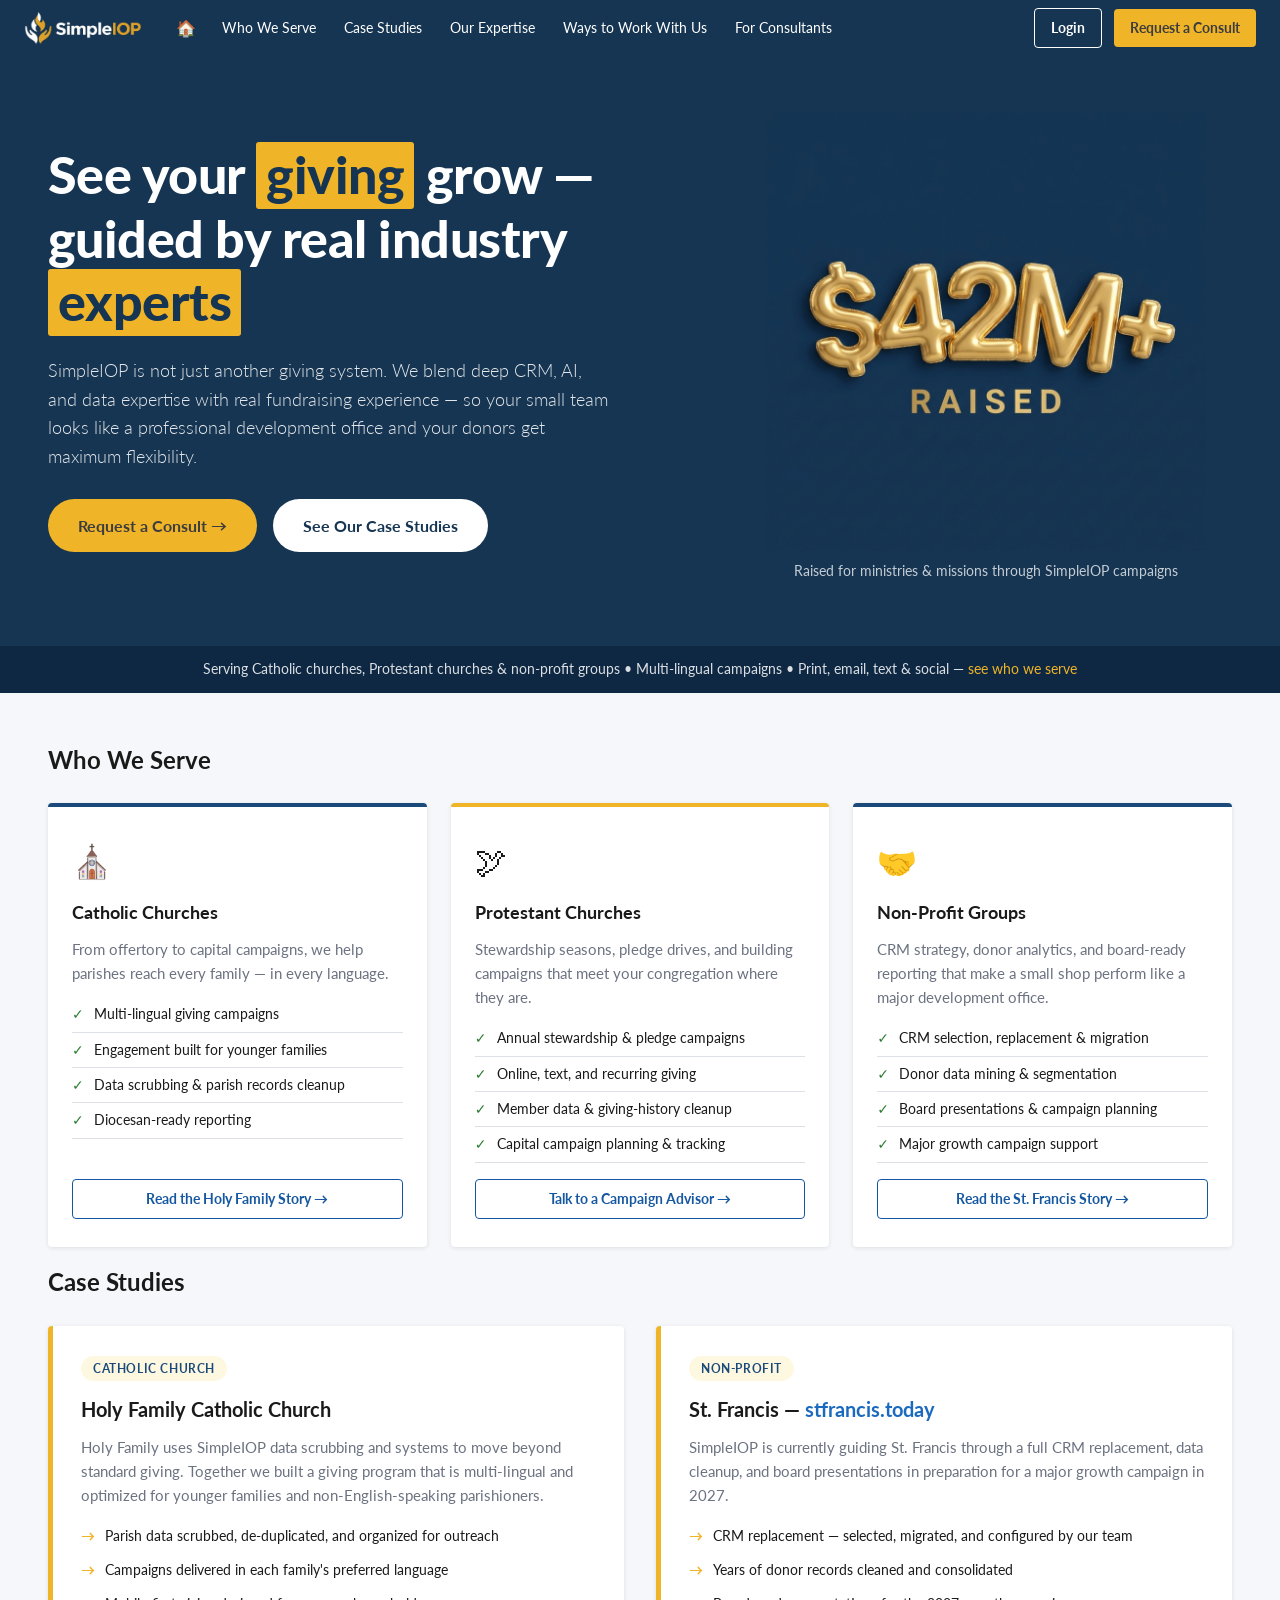
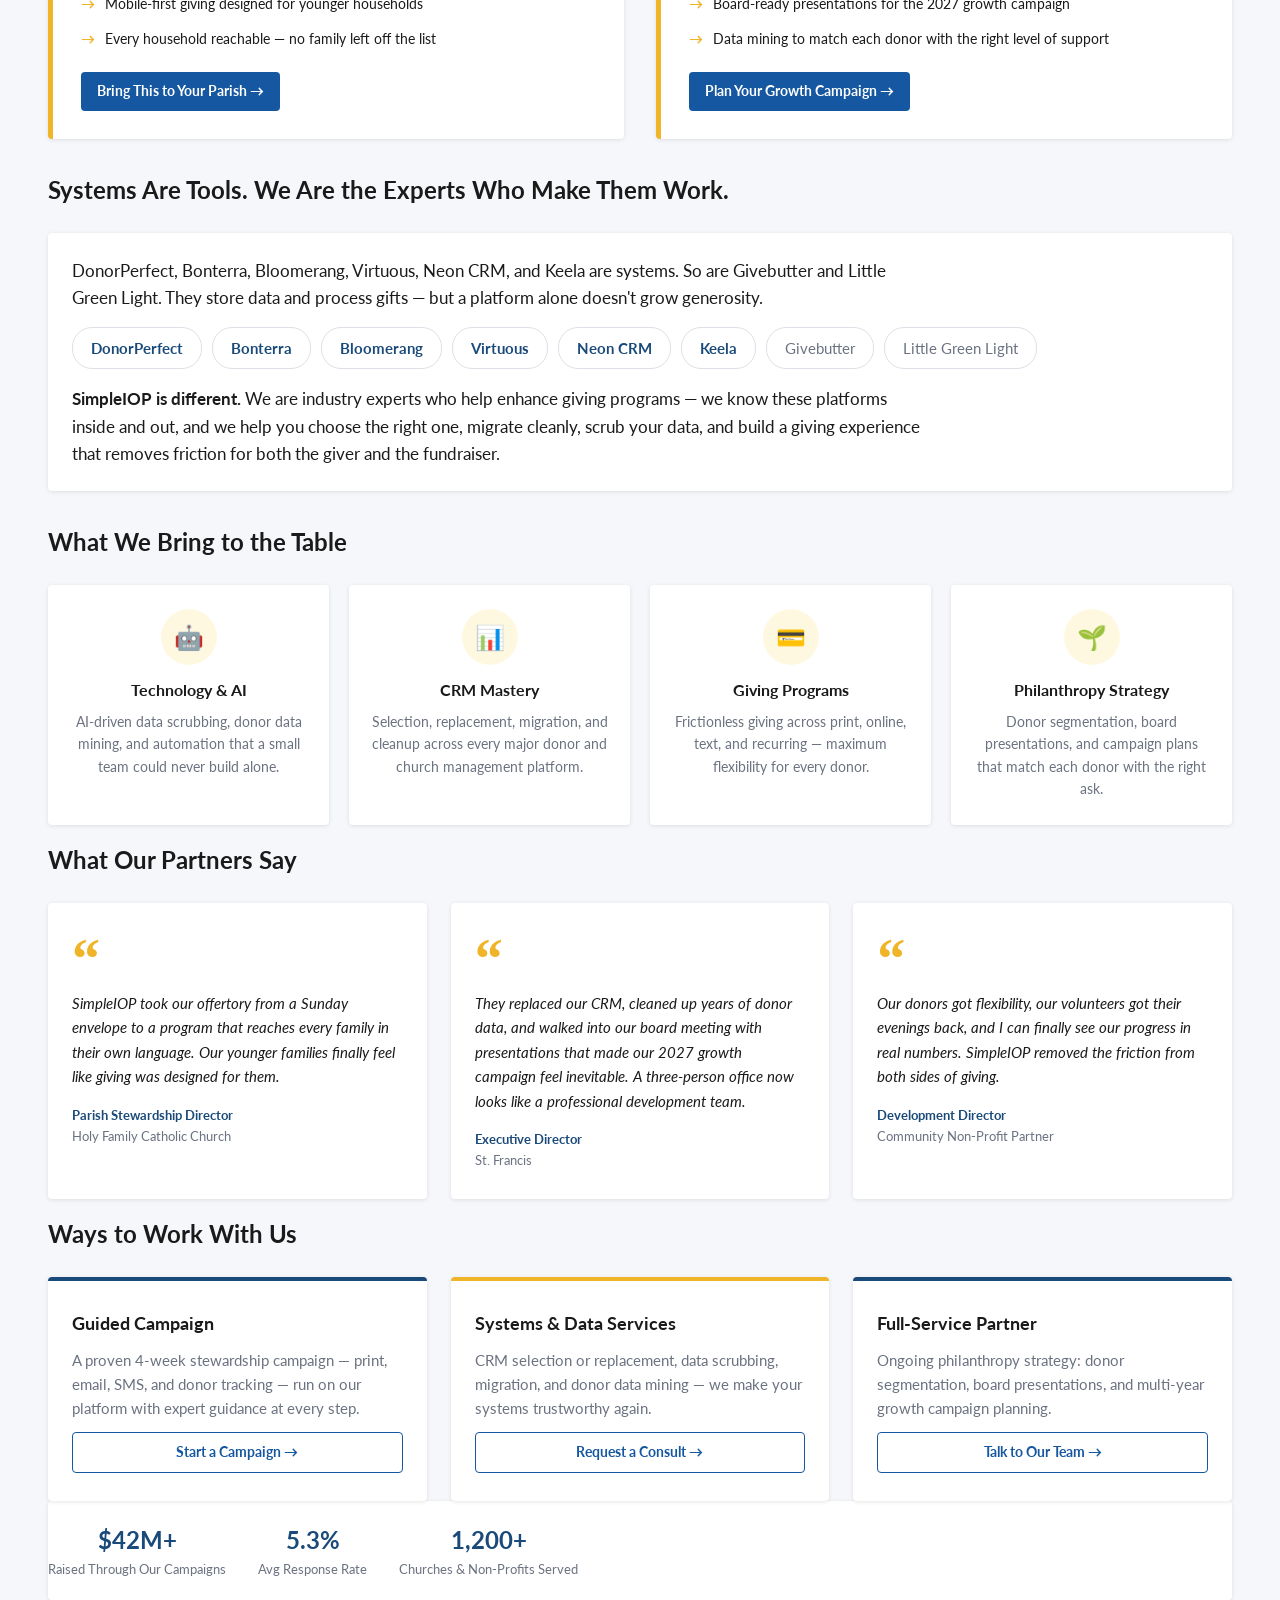
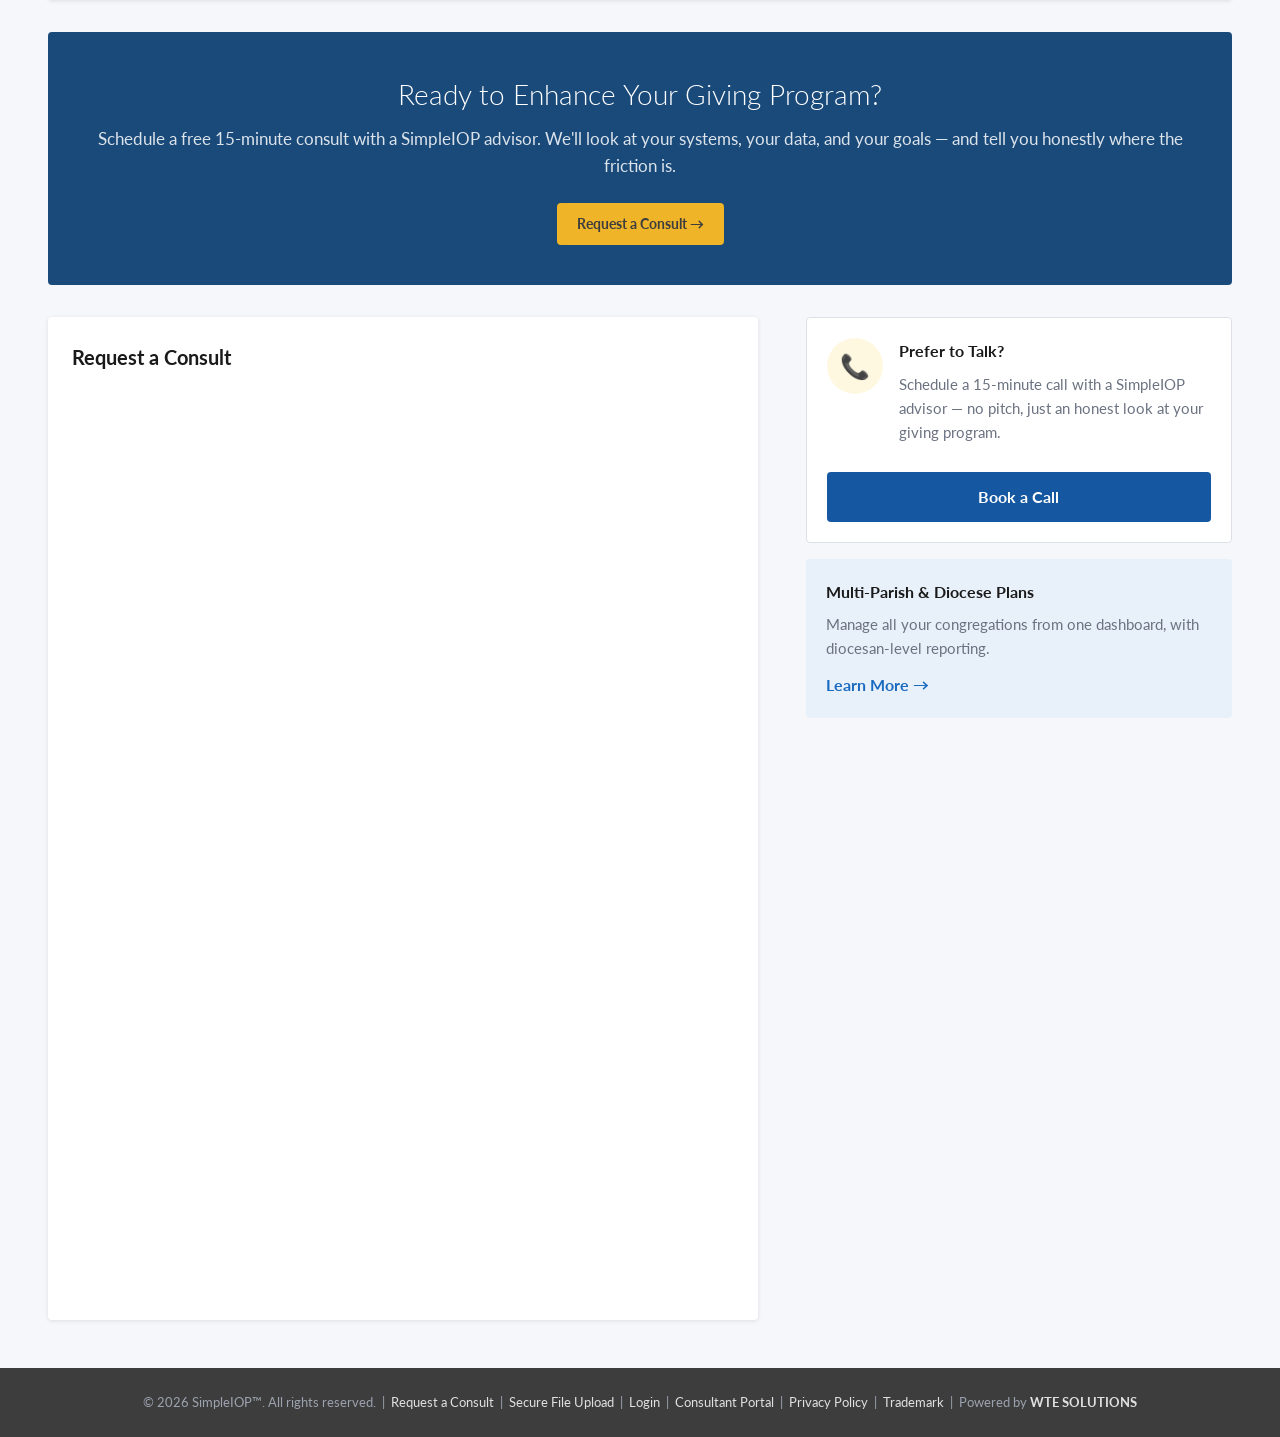
==== commit 8fd89faf: "Add NatWest-style split hero with gold 3D $42M+ visual - Navy split hero: display headline with gold" ====
--- a/index.html
+++ b/index.html
@@ -10,7 +10,7 @@
 </head>
 <body>
 
-<header class="site-header">
+<header class="site-header navy">
   <div class="site-header-inner">
     <a href="index.html" class="logo"><img src="images/logo-white.png" alt="SimpleIOP" class="logo-img"></a>
     <button class="hamburger" id="hamburger" aria-label="Menu">&#9776;</button>
@@ -29,14 +29,21 @@
   </div>
 </header>
 
-<section class="welcome-strip">
-  <h1>Industry Experts in Giving, Technology &amp; Philanthropy</h1>
-  <p class="subtitle">SimpleIOP is not just another giving system. We blend deep CRM, AI, and data expertise with real fundraising experience — so your small team looks like a professional development office, your donors get maximum flexibility, and you track progress every step of the way.</p>
-  <div class="hero-actions">
-    <a href="#consult" class="btn btn-primary">Request a Consult &rarr;</a>
-    <a href="#case-studies" class="btn btn-outline-white">See Our Case Studies</a>
+<section class="hero-split">
+  <div>
+    <h1>See your <span class="hl-gold">giving</span> grow — guided by real industry <span class="hl-gold">experts</span></h1>
+    <p class="subtitle">SimpleIOP is not just another giving system. We blend deep CRM, AI, and data expertise with real fundraising experience — so your small team looks like a professional development office and your donors get maximum flexibility.</p>
+    <div class="hero-actions">
+      <a href="#consult" class="btn btn-gold btn-pill">Request a Consult &rarr;</a>
+      <a href="#case-studies" class="btn btn-pill btn-pill-white">See Our Case Studies</a>
+    </div>
+  </div>
+  <div class="hero-visual">
+    <img src="images/hero-42m.png" alt="$42M+ raised for ministries and missions">
+    <p class="hero-visual-caption">Raised for ministries &amp; missions through SimpleIOP campaigns</p>
   </div>
 </section>
+<div class="hero-strip-note">Serving Catholic churches, Protestant churches &amp; non-profit groups &bull; Multi-lingual campaigns &bull; Print, email, text &amp; social — <a href="#who-we-serve">see who we serve</a></div>
 
 <div class="page-content">
 
--- a/css/styles.css
+++ b/css/styles.css
@@ -175,6 +175,72 @@
   gap: 16px;
   margin-top: 24px;
   flex-wrap: wrap;
+}
+
+/* ── Split Hero (homepage) ── */
+.site-header.navy { background: #163552; }
+.hero-split {
+  background: #163552;
+  display: grid;
+  grid-template-columns: minmax(0, 1.15fr) minmax(0, 0.85fr);
+  align-items: center;
+  gap: 24px;
+  padding: 56px 48px 64px;
+}
+.hero-split-inner { max-width: 1400px; margin: 0 auto; display: contents; }
+.hero-split h1 {
+  font-size: 3.25rem;
+  line-height: 1.15;
+  font-weight: 900;
+  color: var(--color-white);
+  margin-bottom: 20px;
+  letter-spacing: -0.01em;
+}
+.hl-gold {
+  background: var(--color-gold);
+  color: #163552;
+  padding: 0 10px 2px;
+  border-radius: 3px;
+  display: inline-block;
+  line-height: 1.25;
+}
+.hero-split .subtitle {
+  color: rgba(255, 255, 255, 0.88);
+  font-size: 1.125rem;
+  font-weight: 300;
+  max-width: 560px;
+  margin-bottom: 28px;
+}
+.hero-split .hero-actions { display: flex; gap: 16px; flex-wrap: wrap; }
+.btn-pill {
+  border-radius: 999px !important;
+  padding: 14px 30px !important;
+  font-size: 1rem !important;
+}
+.btn-pill-white {
+  background: var(--color-white);
+  color: #163552;
+}
+.btn-pill-white:hover { background: #e8eef5; color: #163552; text-decoration: none; }
+.hero-visual { text-align: center; }
+.hero-visual img { max-width: min(440px, 100%); height: auto; display: block; margin: 0 auto; }
+.hero-visual .hero-visual-caption {
+  color: rgba(255, 255, 255, 0.75);
+  font-size: 0.875rem;
+  margin-top: 8px;
+}
+.hero-strip-note {
+  background: #0e2843;
+  color: rgba(255, 255, 255, 0.85);
+  text-align: center;
+  font-size: 0.875rem;
+  padding: 12px 24px;
+}
+.hero-strip-note a { color: var(--color-gold); }
+@media (max-width: 1024px) {
+  .hero-split { grid-template-columns: 1fr; padding: 40px 24px; }
+  .hero-split h1 { font-size: 2.25rem; }
+  .hero-visual img { max-width: 300px; }
 }
 
 /* ── Layout ── */
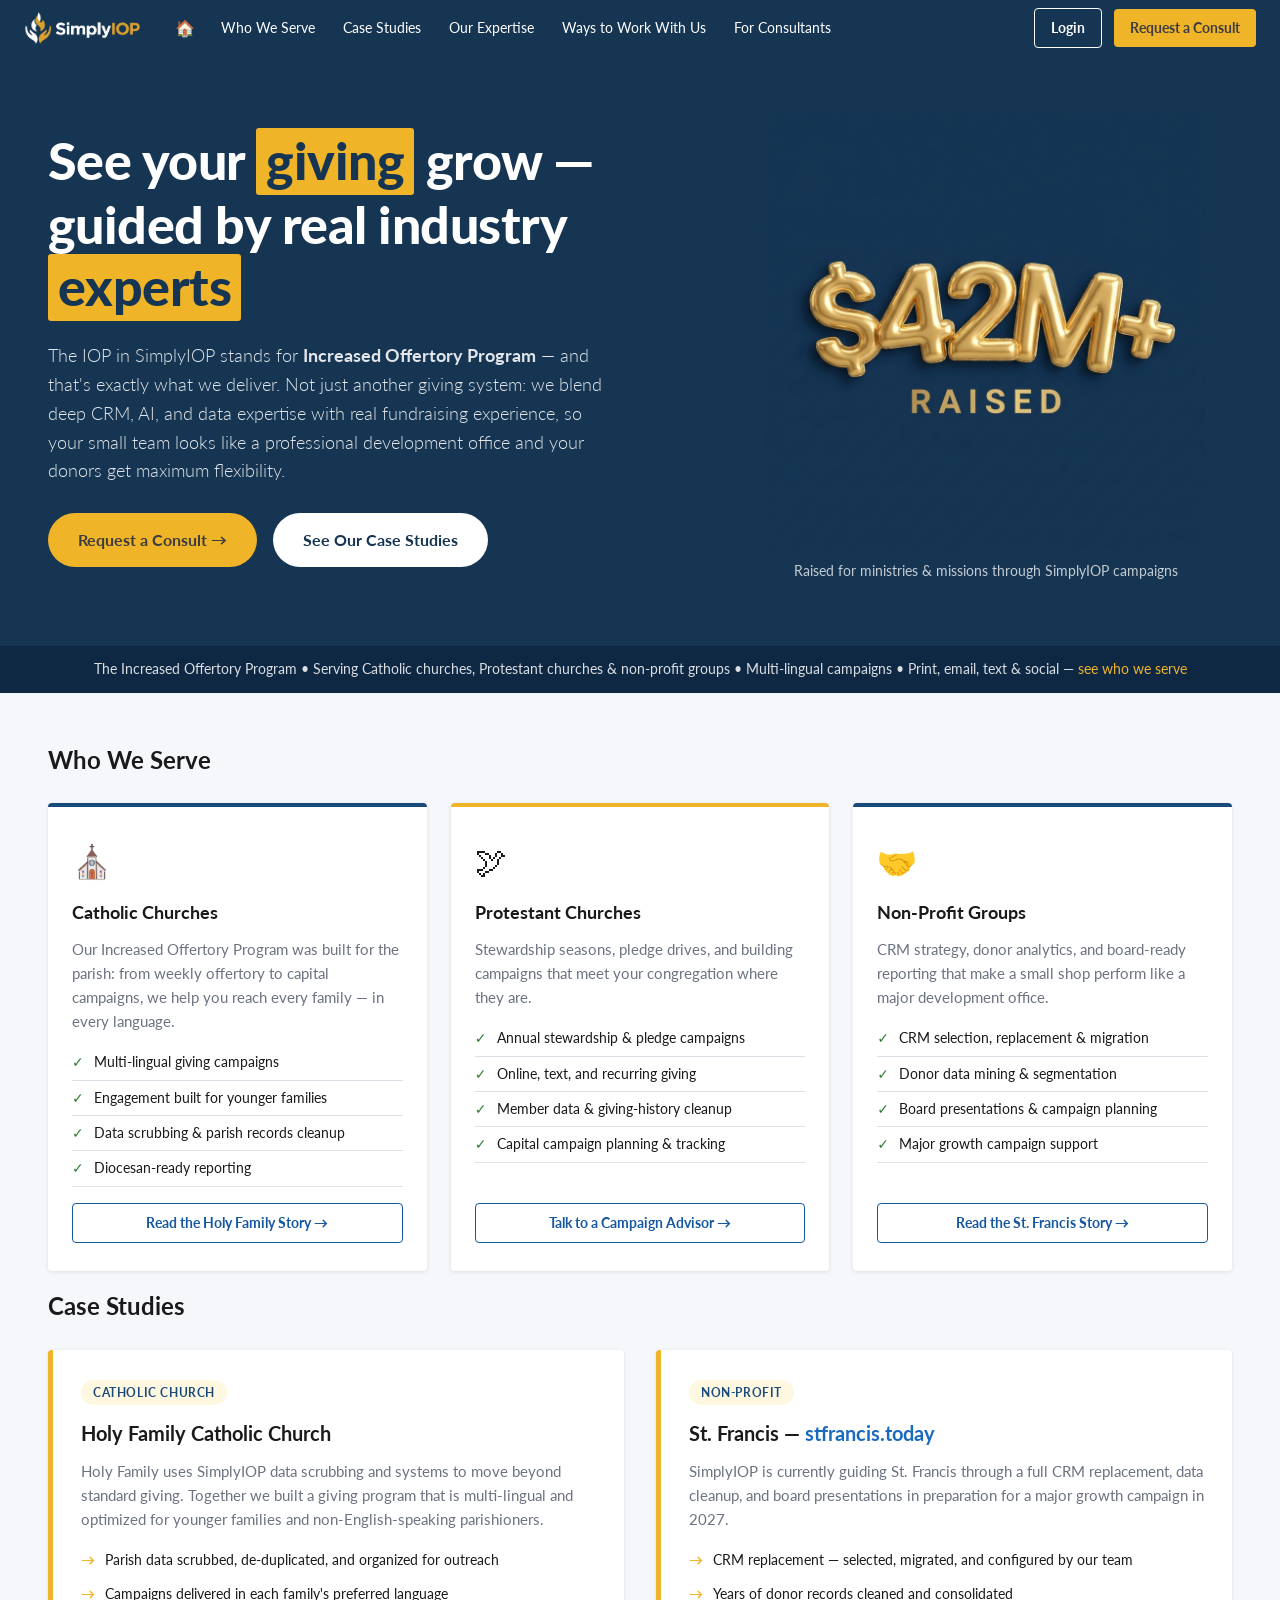
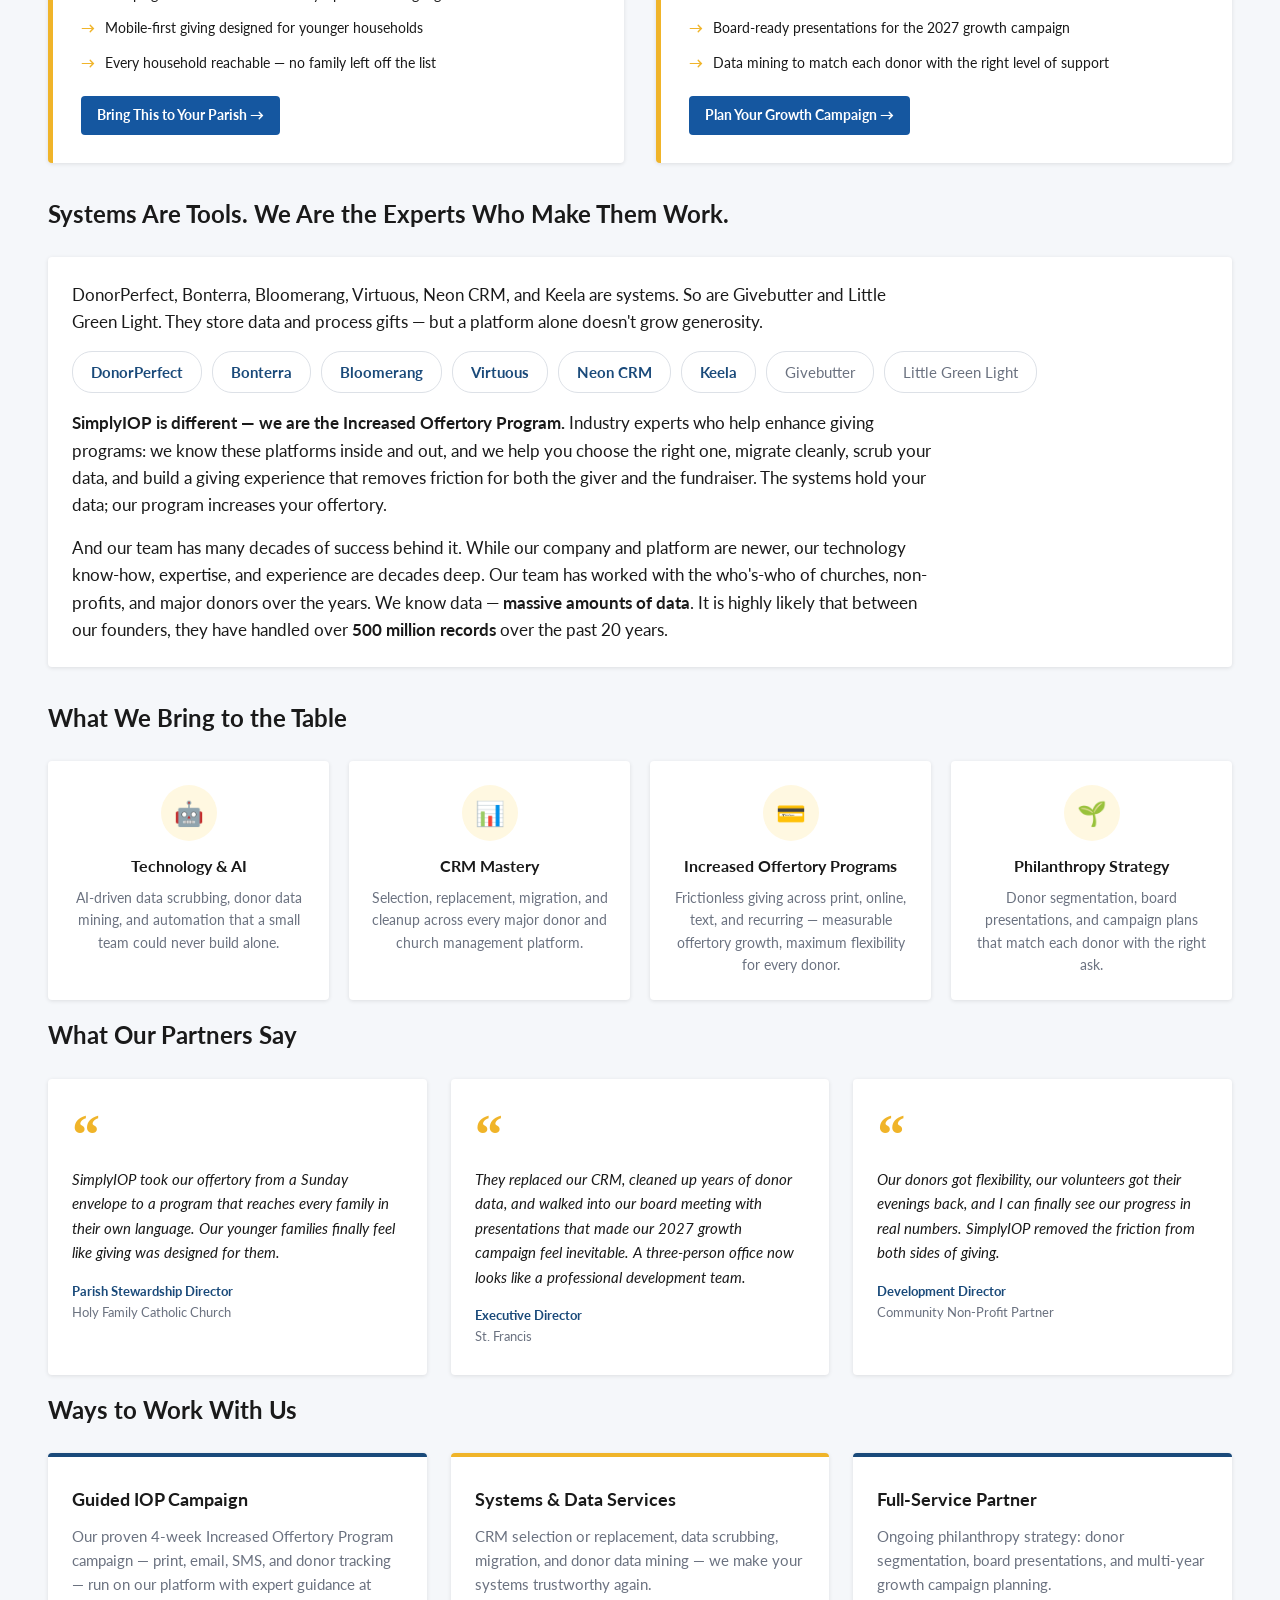
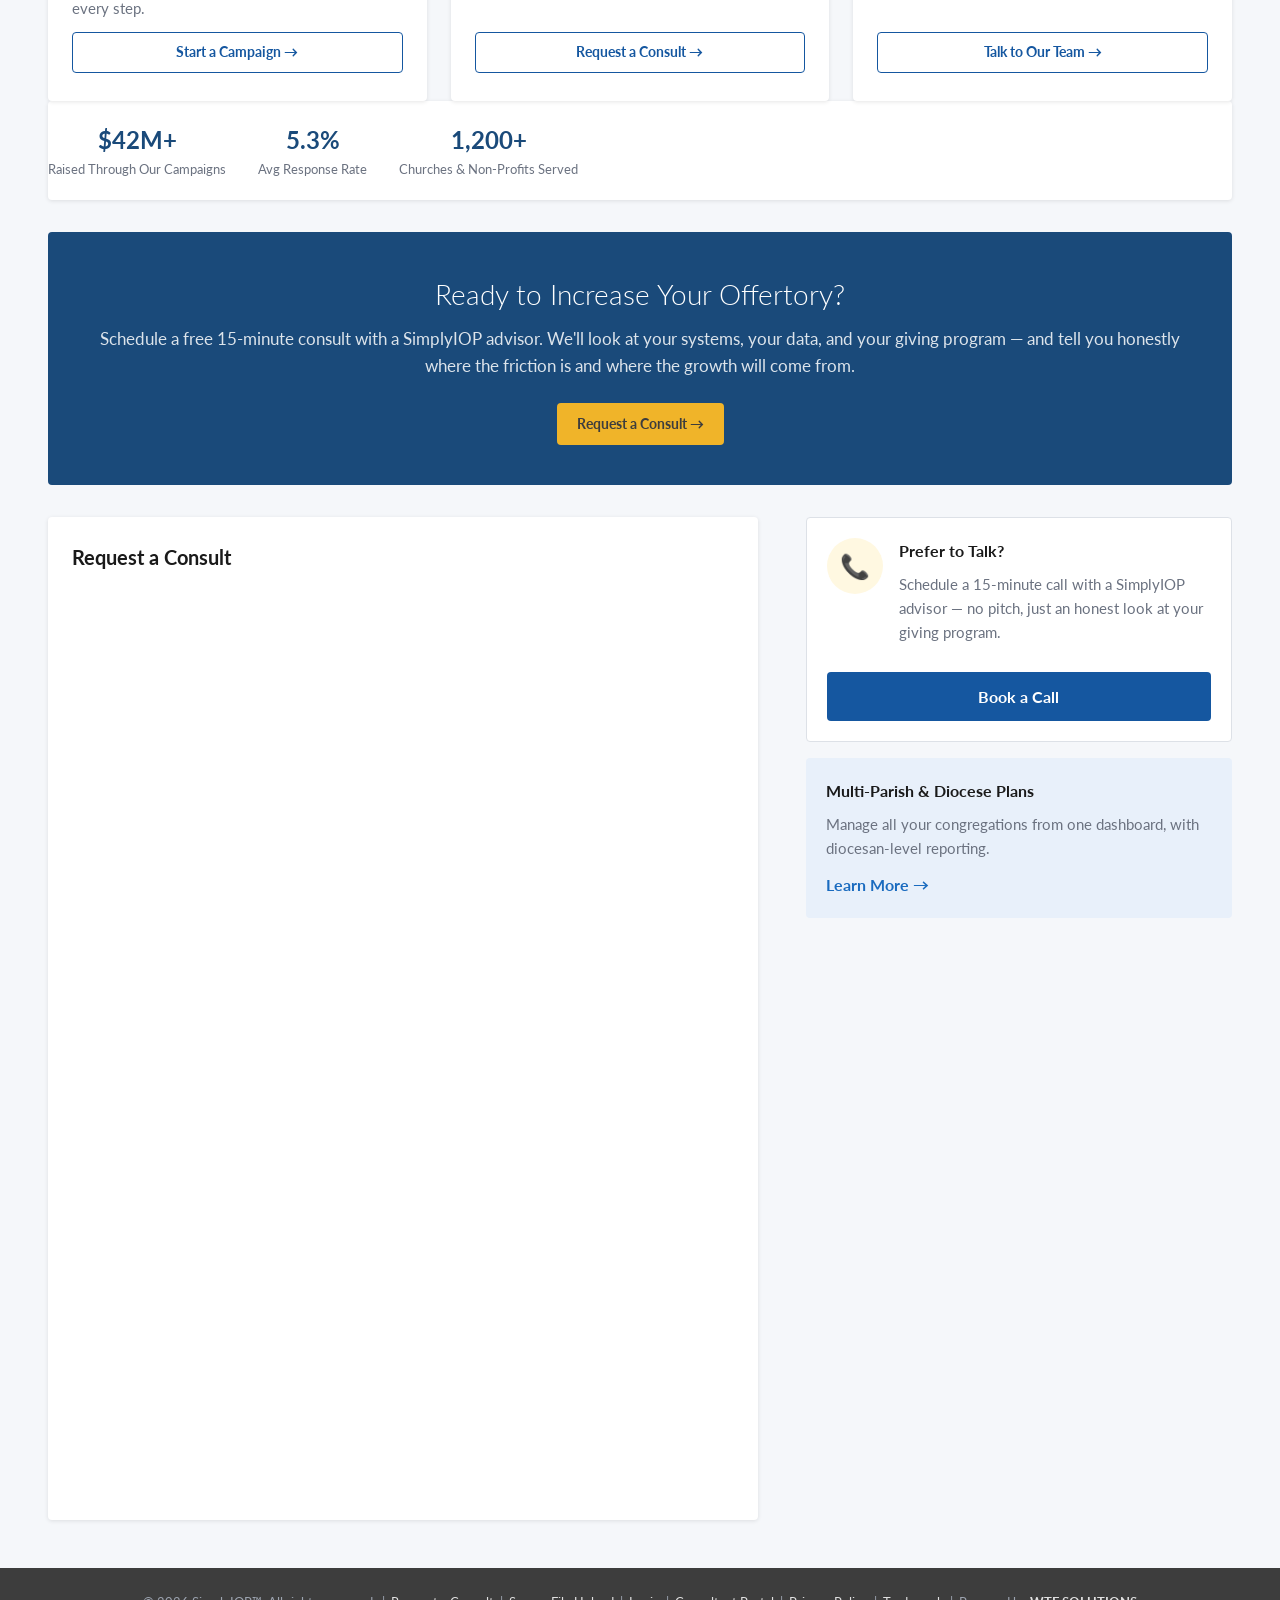
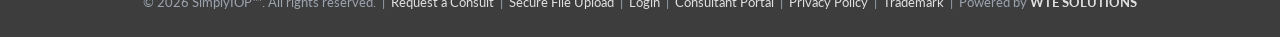
==== commit dbdc0d1d: "Rebrand to SimplyIOP — the Increased Offertory Program - Regenerated both logo versions with SimplyI" ====
--- a/index.html
+++ b/index.html
@@ -3,8 +3,8 @@
 <head>
   <meta charset="UTF-8">
   <meta name="viewport" content="width=device-width, initial-scale=1.0">
-  <title>SimpleIOP — Industry Experts in Giving, CRM &amp; Philanthropy</title>
-  <meta name="description" content="SimpleIOP helps Catholic churches, Protestant churches, and non-profits enhance their giving programs with expert CRM, AI, and data services. We remove the friction from giving.">
+  <title>SimplyIOP — The Increased Offertory Program | Giving, CRM &amp; Philanthropy Experts</title>
+  <meta name="description" content="SimplyIOP is the Increased Offertory Program: industry experts helping Catholic churches, Protestant churches, and non-profits increase offertory and giving with CRM, AI, and data services.">
   <link href="https://fonts.googleapis.com/css2?family=Lato:wght@300;400;700;900&display=swap" rel="stylesheet">
   <link rel="stylesheet" href="css/styles.css">
 </head>
@@ -12,7 +12,7 @@
 
 <header class="site-header navy">
   <div class="site-header-inner">
-    <a href="index.html" class="logo"><img src="images/logo-white.png" alt="SimpleIOP" class="logo-img"></a>
+    <a href="index.html" class="logo"><img src="images/logo-white.png" alt="SimplyIOP" class="logo-img"></a>
     <button class="hamburger" id="hamburger" aria-label="Menu">&#9776;</button>
     <nav class="main-nav">
       <a href="index.html" class="nav-icon">&#127968;</a>
@@ -32,7 +32,7 @@
 <section class="hero-split">
   <div>
     <h1>See your <span class="hl-gold">giving</span> grow — guided by real industry <span class="hl-gold">experts</span></h1>
-    <p class="subtitle">SimpleIOP is not just another giving system. We blend deep CRM, AI, and data expertise with real fundraising experience — so your small team looks like a professional development office and your donors get maximum flexibility.</p>
+    <p class="subtitle">The IOP in SimplyIOP stands for <strong>Increased Offertory Program</strong> — and that's exactly what we deliver. Not just another giving system: we blend deep CRM, AI, and data expertise with real fundraising experience, so your small team looks like a professional development office and your donors get maximum flexibility.</p>
     <div class="hero-actions">
       <a href="#consult" class="btn btn-gold btn-pill">Request a Consult &rarr;</a>
       <a href="#case-studies" class="btn btn-pill btn-pill-white">See Our Case Studies</a>
@@ -40,10 +40,10 @@
   </div>
   <div class="hero-visual">
     <img src="images/hero-42m.png" alt="$42M+ raised for ministries and missions">
-    <p class="hero-visual-caption">Raised for ministries &amp; missions through SimpleIOP campaigns</p>
+    <p class="hero-visual-caption">Raised for ministries &amp; missions through SimplyIOP campaigns</p>
   </div>
 </section>
-<div class="hero-strip-note">Serving Catholic churches, Protestant churches &amp; non-profit groups &bull; Multi-lingual campaigns &bull; Print, email, text &amp; social — <a href="#who-we-serve">see who we serve</a></div>
+<div class="hero-strip-note">The Increased Offertory Program &bull; Serving Catholic churches, Protestant churches &amp; non-profit groups &bull; Multi-lingual campaigns &bull; Print, email, text &amp; social — <a href="#who-we-serve">see who we serve</a></div>
 
 <div class="page-content">
 
@@ -53,7 +53,7 @@
     <div class="serve-card">
       <div class="serve-icon">&#9962;</div>
       <h3>Catholic Churches</h3>
-      <p>From offertory to capital campaigns, we help parishes reach every family — in every language.</p>
+      <p>Our Increased Offertory Program was built for the parish: from weekly offertory to capital campaigns, we help you reach every family — in every language.</p>
       <ul>
         <li>Multi-lingual giving campaigns</li>
         <li>Engagement built for younger families</li>
@@ -96,7 +96,7 @@
     <div class="case-study-card" id="case-holy-family">
       <span class="case-tag">Catholic Church</span>
       <h3>Holy Family Catholic Church</h3>
-      <p>Holy Family uses SimpleIOP data scrubbing and systems to move beyond standard giving. Together we built a giving program that is multi-lingual and optimized for younger families and non-English-speaking parishioners.</p>
+      <p>Holy Family uses SimplyIOP data scrubbing and systems to move beyond standard giving. Together we built a giving program that is multi-lingual and optimized for younger families and non-English-speaking parishioners.</p>
       <ul class="case-results">
         <li>Parish data scrubbed, de-duplicated, and organized for outreach</li>
         <li>Campaigns delivered in each family's preferred language</li>
@@ -109,7 +109,7 @@
     <div class="case-study-card" id="case-st-francis">
       <span class="case-tag">Non-Profit</span>
       <h3>St. Francis &mdash; <a href="https://www.stfrancis.today/" target="_blank" rel="noopener">stfrancis.today</a></h3>
-      <p>SimpleIOP is currently guiding St. Francis through a full CRM replacement, data cleanup, and board presentations in preparation for a major growth campaign in 2027.</p>
+      <p>SimplyIOP is currently guiding St. Francis through a full CRM replacement, data cleanup, and board presentations in preparation for a major growth campaign in 2027.</p>
       <ul class="case-results">
         <li>CRM replacement — selected, migrated, and configured by our team</li>
         <li>Years of donor records cleaned and consolidated</li>
@@ -134,7 +134,8 @@
       <span class="platform-chip secondary">Givebutter</span>
       <span class="platform-chip secondary">Little Green Light</span>
     </div>
-    <p style="font-size:1.0625rem; max-width:860px; margin-top:8px;"><strong>SimpleIOP is different.</strong> We are industry experts who help enhance giving programs — we know these platforms inside and out, and we help you choose the right one, migrate cleanly, scrub your data, and build a giving experience that removes friction for both the giver and the fundraiser.</p>
+    <p style="font-size:1.0625rem; max-width:860px; margin-top:8px;"><strong>SimplyIOP is different — we are the Increased Offertory Program.</strong> Industry experts who help enhance giving programs: we know these platforms inside and out, and we help you choose the right one, migrate cleanly, scrub your data, and build a giving experience that removes friction for both the giver and the fundraiser. The systems hold your data; our program increases your offertory.</p>
+    <p style="font-size:1.0625rem; max-width:860px; margin-top:16px;">And our team has many decades of success behind it. While our company and platform are newer, our technology know-how, expertise, and experience are decades deep. Our team has worked with the who's-who of churches, non-profits, and major donors over the years. We know data — <strong>massive amounts of data</strong>. It is highly likely that between our founders, they have handled over <strong>500 million records</strong> over the past 20 years.</p>
   </div>
 
   <!-- Expertise -->
@@ -152,8 +153,8 @@
     </div>
     <div class="expertise-item">
       <div class="exp-icon">&#128179;</div>
-      <h3>Giving Programs</h3>
-      <p>Frictionless giving across print, online, text, and recurring — maximum flexibility for every donor.</p>
+      <h3>Increased Offertory Programs</h3>
+      <p>Frictionless giving across print, online, text, and recurring — measurable offertory growth, maximum flexibility for every donor.</p>
     </div>
     <div class="expertise-item">
       <div class="exp-icon">&#127793;</div>
@@ -166,7 +167,7 @@
   <h2 class="section-title">What Our Partners Say</h2>
   <div class="three-col">
     <div class="quote-card">
-      <blockquote>SimpleIOP took our offertory from a Sunday envelope to a program that reaches every family in their own language. Our younger families finally feel like giving was designed for them.</blockquote>
+      <blockquote>SimplyIOP took our offertory from a Sunday envelope to a program that reaches every family in their own language. Our younger families finally feel like giving was designed for them.</blockquote>
       <cite>Parish Stewardship Director <span>Holy Family Catholic Church</span></cite>
     </div>
     <div class="quote-card">
@@ -174,7 +175,7 @@
       <cite>Executive Director <span>St. Francis</span></cite>
     </div>
     <div class="quote-card">
-      <blockquote>Our donors got flexibility, our volunteers got their evenings back, and I can finally see our progress in real numbers. SimpleIOP removed the friction from both sides of giving.</blockquote>
+      <blockquote>Our donors got flexibility, our volunteers got their evenings back, and I can finally see our progress in real numbers. SimplyIOP removed the friction from both sides of giving.</blockquote>
       <cite>Development Director <span>Community Non-Profit Partner</span></cite>
     </div>
   </div>
@@ -183,8 +184,8 @@
   <h2 class="section-title" id="engage">Ways to Work With Us</h2>
   <div class="three-col">
     <div class="serve-card">
-      <h3>Guided Campaign</h3>
-      <p>A proven 4-week stewardship campaign — print, email, SMS, and donor tracking — run on our platform with expert guidance at every step.</p>
+      <h3>Guided IOP Campaign</h3>
+      <p>Our proven 4-week Increased Offertory Program campaign — print, email, SMS, and donor tracking — run on our platform with expert guidance at every step.</p>
       <a href="wizard.html" class="btn btn-outline btn-sm serve-cta">Start a Campaign &rarr;</a>
     </div>
     <div class="serve-card gold-accent">
@@ -216,15 +217,15 @@
 
   <!-- Consult CTA -->
   <div class="cta-band" id="consult">
-    <h2>Ready to Enhance Your Giving Program?</h2>
-    <p>Schedule a free 15-minute consult with a SimpleIOP advisor. We'll look at your systems, your data, and your goals — and tell you honestly where the friction is.</p>
+    <h2>Ready to Increase Your Offertory?</h2>
+    <p>Schedule a free 15-minute consult with a SimplyIOP advisor. We'll look at your systems, your data, and your giving program — and tell you honestly where the friction is and where the growth will come from.</p>
     <a href="#consult-form" class="btn btn-gold">Request a Consult &rarr;</a>
   </div>
 
   <div class="two-col" id="consult-form">
     <div class="card">
       <h2 class="section-title" style="padding-top:0; margin-bottom:16px; font-size:1.25rem;">Request a Consult</h2>
-      <iframe src="https://form.jotform.com/262145473447056" style="width:100%;height:900px;border:none;" title="Request a Consult — SimpleIOP"></iframe>
+      <iframe src="https://form.jotform.com/262145473447056" style="width:100%;height:900px;border:none;" title="Request a Consult — SimplyIOP"></iframe>
     </div>
 
     <div>
@@ -233,7 +234,7 @@
           <div class="reminder-icon">&#128222;</div>
           <div>
             <h3>Prefer to Talk?</h3>
-            <p>Schedule a 15-minute call with a SimpleIOP advisor — no pitch, just an honest look at your giving program.</p>
+            <p>Schedule a 15-minute call with a SimplyIOP advisor — no pitch, just an honest look at your giving program.</p>
           </div>
         </div>
         <a href="#consult-form" class="btn btn-primary full-width">Book a Call</a>
@@ -249,7 +250,7 @@
 </div>
 
 <footer style="background:var(--color-charcoal); color:#9ca3af; padding:24px 48px; text-align:center; font-size:0.8125rem;">
-  <p>&copy; 2026 SimpleIOP&trade;. All rights reserved. &nbsp;|&nbsp; <a href="#consult" style="color:#e0e0e0;">Request a Consult</a> &nbsp;|&nbsp; <a href="secure-upload.html" style="color:#e0e0e0;">Secure File Upload</a> &nbsp;|&nbsp; <a href="login.html" style="color:#e0e0e0;">Login</a> &nbsp;|&nbsp; <a href="reseller.html" style="color:#e0e0e0;">Consultant Portal</a> &nbsp;|&nbsp; <a href="privacy.html" style="color:#e0e0e0;">Privacy Policy</a> &nbsp;|&nbsp; <a href="trademark.html" style="color:#e0e0e0;">Trademark</a> &nbsp;|&nbsp; Powered by <a href="https://www.wte.net" target="_blank" rel="noopener" style="color:#e0e0e0; font-weight:700;">WTE SOLUTIONS</a></p>
+  <p>&copy; 2026 SimplyIOP&trade;. All rights reserved. &nbsp;|&nbsp; <a href="#consult" style="color:#e0e0e0;">Request a Consult</a> &nbsp;|&nbsp; <a href="secure-upload.html" style="color:#e0e0e0;">Secure File Upload</a> &nbsp;|&nbsp; <a href="login.html" style="color:#e0e0e0;">Login</a> &nbsp;|&nbsp; <a href="reseller.html" style="color:#e0e0e0;">Consultant Portal</a> &nbsp;|&nbsp; <a href="privacy.html" style="color:#e0e0e0;">Privacy Policy</a> &nbsp;|&nbsp; <a href="trademark.html" style="color:#e0e0e0;">Trademark</a> &nbsp;|&nbsp; Powered by <a href="https://www.wte.net" target="_blank" rel="noopener" style="color:#e0e0e0; font-weight:700;">WTE SOLUTIONS</a></p>
 </footer>
 
 <script src="js/main.js"></script>
